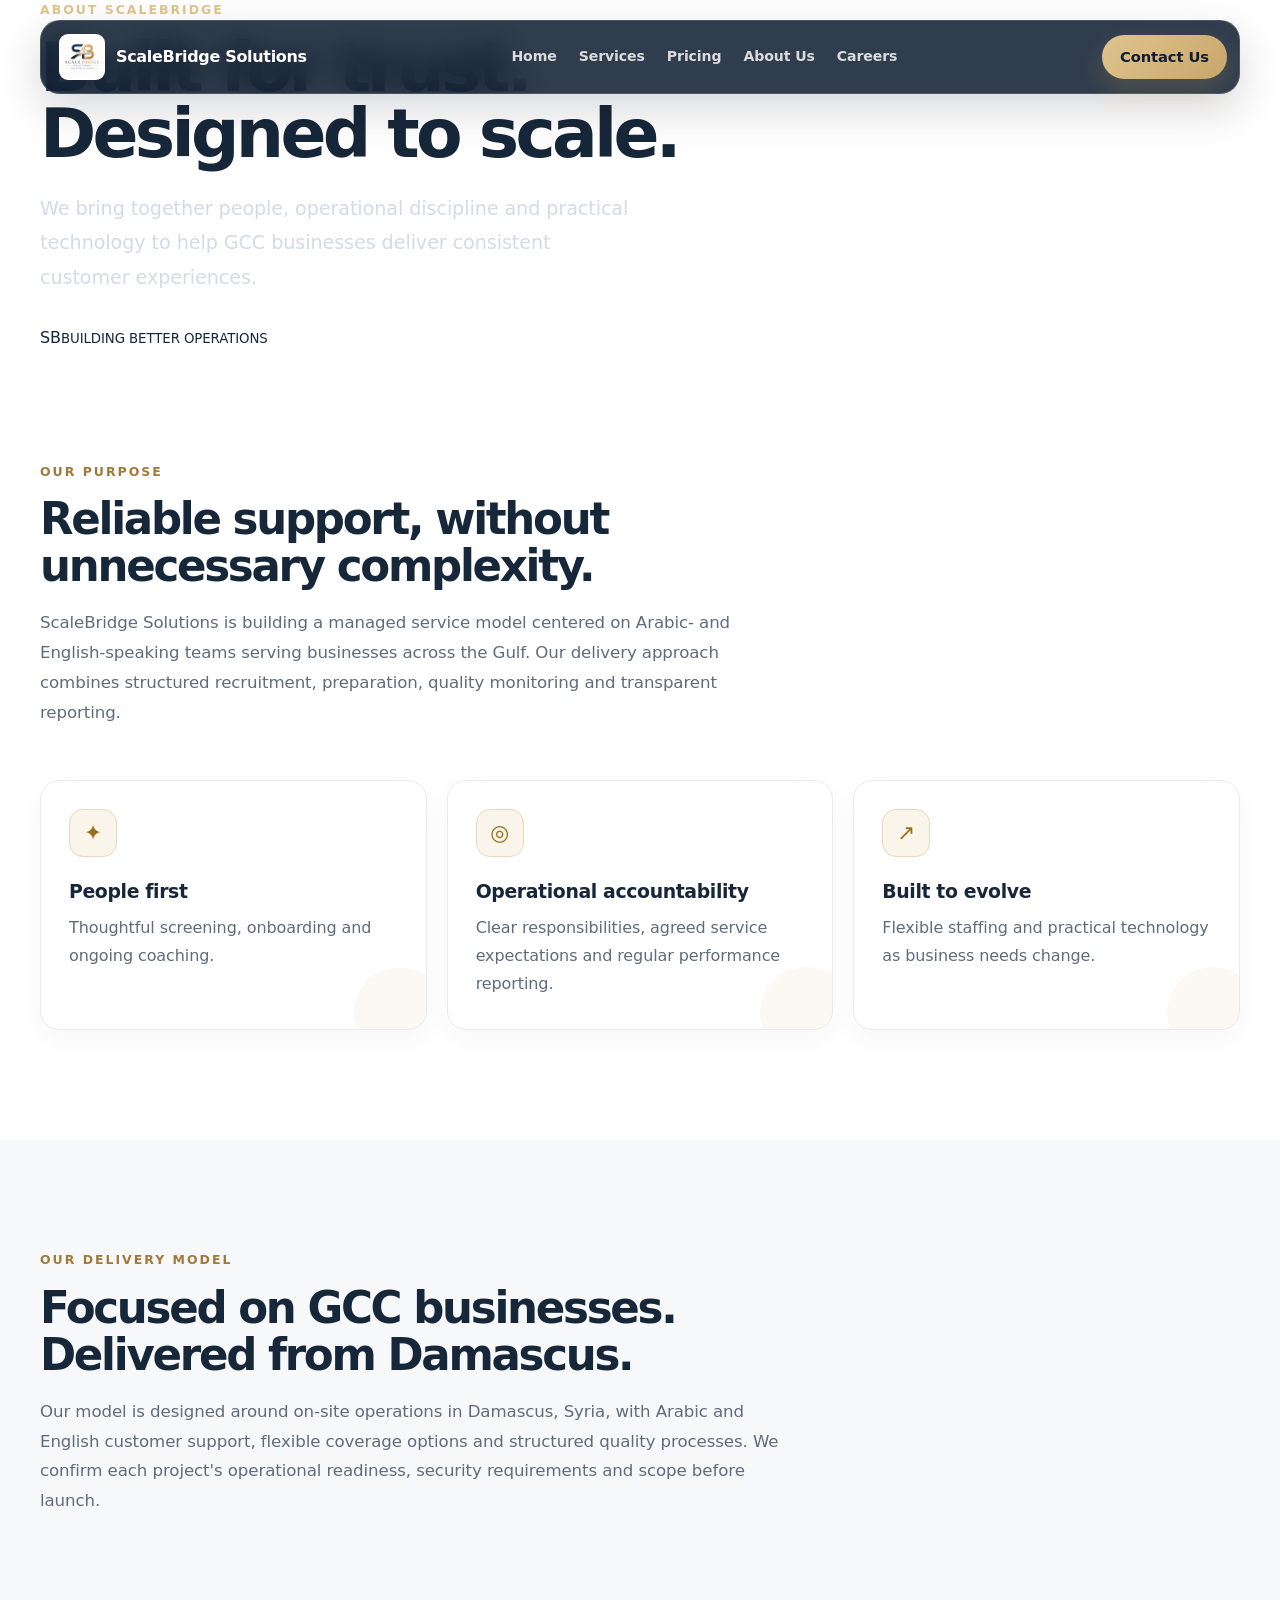
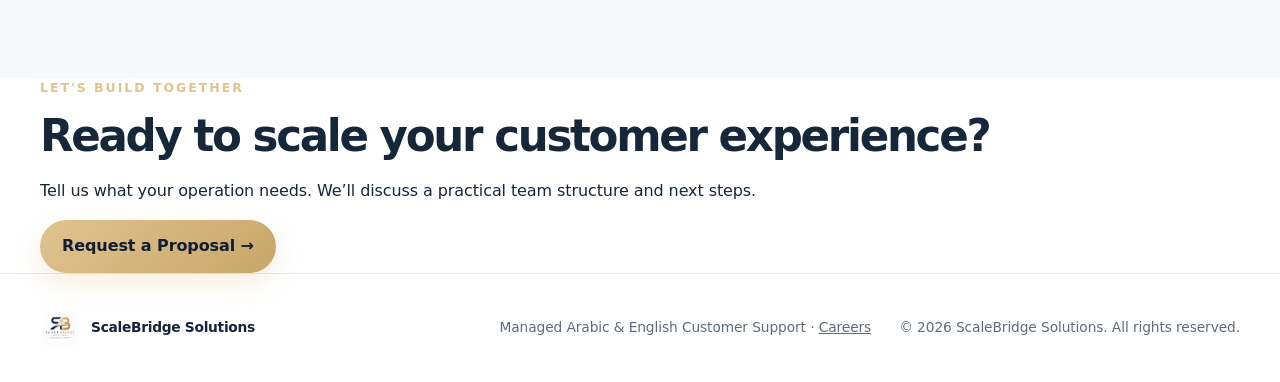
==== about.html @ 976535aa "Add modern standalone about.html page" ====
<!DOCTYPE html><html lang="en"><head><meta charset="utf-8"><meta name="viewport" content="width=device-width,initial-scale=1"><meta name="description" content="Meet ScaleBridge Solutions and our approach to managed customer experience."><title>About Us | ScaleBridge Solutions</title><link rel="stylesheet" href="styles.css?v=20261122-pages1"></head><body><a class="skip-link" href="#main-content">Skip to content</a><header class="site-header" id="top"><nav class="nav container" aria-label="Main navigation"><a class="brand" href="index.html"><img src="logo.png" alt="ScaleBridge Solutions logo"><span>ScaleBridge<span class="brand-secondary"> Solutions</span></span></a><div class="nav-links"><a href="index.html">Home</a><a href="services.html">Services</a><a href="pricing.html">Pricing</a><a href="about.html">About Us</a><a href="careers.html">Careers</a></div><div class="nav-actions"><details class="mobile-menu"><summary aria-label="Open navigation"><span class="menu-word">Menu</span> <span aria-hidden="true">☰</span></summary><div class="mobile-menu-links"><a href="index.html">Home</a><a href="services.html">Services</a><a href="pricing.html">Pricing</a><a href="about.html">About Us</a><a href="careers.html">Careers</a></div></details><a class="button button-small" href="mailto:info@scalebridgesolutions.de?subject=ScaleBridge%20Inquiry">Contact Us</a></div></nav></header><main id="main-content"><section class="subpage-hero"><div class="container subpage-hero-inner"><div><p class="eyebrow">ABOUT SCALEBRIDGE</p><h1>Built for trust.<br>Designed to scale.</h1><p class="hero-lead">We bring together people, operational discipline and practical technology to help GCC businesses deliver consistent customer experiences.</p></div><div class="subpage-mark" aria-hidden="true"><span>SB</span><small>BUILDING BETTER OPERATIONS</small></div></div></section><section class="section"><div class="container"><div class="section-heading"><p class="eyebrow dark">OUR PURPOSE</p><h2>Reliable support, without unnecessary complexity.</h2><p>ScaleBridge Solutions is building a managed service model centered on Arabic- and English-speaking teams serving businesses across the Gulf. Our delivery approach combines structured recruitment, preparation, quality monitoring and transparent reporting.</p></div><div class="card-grid services-grid"><article class="card"><div class="icon-wrap">✦</div><h3>People first</h3><p>Thoughtful screening, onboarding and ongoing coaching.</p></article><article class="card"><div class="icon-wrap">◎</div><h3>Operational accountability</h3><p>Clear responsibilities, agreed service expectations and regular performance reporting.</p></article><article class="card"><div class="icon-wrap">↗</div><h3>Built to evolve</h3><p>Flexible staffing and practical technology as business needs change.</p></article></div></div></section><section class="section section-soft"><div class="container"><div class="section-heading"><p class="eyebrow dark">OUR DELIVERY MODEL</p><h2>Focused on GCC businesses. Delivered from Damascus.</h2><p>Our model is designed around on-site operations in Damascus, Syria, with Arabic and English customer support, flexible coverage options and structured quality processes. We confirm each project's operational readiness, security requirements and scope before launch.</p></div></div></section><section class="subpage-cta"><div class="container"><p class="eyebrow">LET'S BUILD TOGETHER</p><h2>Ready to scale your customer experience?</h2><p>Tell us what your operation needs. We’ll discuss a practical team structure and next steps.</p><a class="button" href="mailto:info@scalebridgesolutions.de?subject=ScaleBridge%20Proposal%20Request">Request a Proposal →</a></div></section></main><footer class="footer"><div class="container footer-inner"><a class="brand footer-brand" href="index.html"><img src="logo.png" alt=""><span>ScaleBridge Solutions</span></a><p>Managed Arabic &amp; English Customer Support · <a href="careers.html">Careers</a></p><p>© 2026 ScaleBridge Solutions. All rights reserved.</p></div></footer></body></html>
---- styles.css ----
:root{--navy-950:#061629;--navy-900:#081d36;--navy-800:#0e2b4d;--gold-500:#d7aa55;--gold-400:#e5bf72;--gold-100:#fbf3e3;--white:#fff;--ink:#132033;--muted:#5f6c7b;--line:#dfe6ee;--soft:#f5f8fc;--shadow:0 24px 70px rgba(6,22,41,.10);--radius-lg:28px;--radius-md:20px;--container:1180px}
*{box-sizing:border-box}html{scroll-behavior:smooth}body{margin:0;font-family:Inter,ui-sans-serif,system-ui,-apple-system,BlinkMacSystemFont,"Segoe UI",sans-serif;color:var(--ink);background:white;line-height:1.65;-webkit-font-smoothing:antialiased}img{max-width:100%;display:block}a{color:inherit}h1,h2,h3,p{margin-top:0}.container{width:min(var(--container),calc(100% - 40px));margin-inline:auto}.skip-link{position:fixed;left:16px;top:-60px;z-index:999;background:var(--gold-500);color:var(--navy-950);padding:10px 16px;border-radius:8px;font-weight:800}.skip-link:focus{top:16px}
.site-header{position:absolute;inset:0 0 auto;z-index:20;padding-top:22px}.nav{min-height:74px;padding:10px 12px 10px 18px;display:flex;align-items:center;justify-content:space-between;gap:24px;border:1px solid rgba(255,255,255,.14);background:rgba(5,21,39,.55);backdrop-filter:blur(16px);border-radius:18px}.brand{display:inline-flex;align-items:center;gap:11px;color:white;text-decoration:none;font-weight:800;letter-spacing:-.02em}.brand img{width:46px;height:46px;object-fit:contain}.nav-links{display:flex;align-items:center;gap:22px}.nav-links a{color:rgba(255,255,255,.82);text-decoration:none;font-size:.88rem;font-weight:650}.nav-links a:hover{color:var(--gold-400)}
.button{display:inline-flex;align-items:center;justify-content:center;min-height:50px;padding:13px 22px;border:0;border-radius:999px;background:linear-gradient(135deg,var(--gold-400),var(--gold-500));color:var(--navy-950);text-decoration:none;font:inherit;font-weight:850;cursor:pointer;box-shadow:0 10px 24px rgba(215,170,85,.2)}.button:hover{transform:translateY(-2px)}.button-small{min-height:44px;padding:10px 18px;font-size:.92rem}.button-light{background:white;color:var(--navy-900)}
.hero{position:relative;min-height:820px;overflow:hidden;color:white;background:radial-gradient(circle at 85% 20%,rgba(43,112,166,.42),transparent 30%),linear-gradient(135deg,var(--navy-950) 0%,var(--navy-900) 54%,#113b62 100%)}.hero::after{content:"";position:absolute;inset:auto 0 0;height:180px;background:linear-gradient(to bottom,transparent,rgba(6,22,41,.4));pointer-events:none}.hero-glow{position:absolute;border-radius:50%;opacity:.28;border:1px solid rgba(255,255,255,.15)}.hero-glow-one{width:540px;height:540px;right:-180px;top:90px}.hero-glow-two{width:280px;height:280px;right:190px;top:250px}.hero-grid{position:relative;z-index:2;min-height:820px;padding-top:165px;padding-bottom:90px;display:grid;grid-template-columns:1.25fr .75fr;align-items:center;gap:72px}.hero-copy{max-width:760px}.eyebrow{margin:0 0 14px;color:var(--gold-400);text-transform:uppercase;letter-spacing:.16em;font-size:.78rem;font-weight:850}.eyebrow.dark{color:#9c6d18}h1{margin-bottom:24px;font-size:clamp(3rem,5.3vw,5.25rem);line-height:.98;letter-spacing:-.055em}h2{margin-bottom:18px;font-size:clamp(2rem,3.4vw,3.35rem);line-height:1.08;letter-spacing:-.04em}h3{margin-bottom:10px;font-size:1.13rem;line-height:1.3;letter-spacing:-.02em}.hero-lead{margin-bottom:30px;color:rgba(255,255,255,.78);font-size:1.15rem}.hero-actions{display:flex;align-items:center;flex-wrap:wrap;gap:22px}.text-link{color:white;text-decoration:none;font-weight:750}.hero-trust{display:flex;flex-wrap:wrap;gap:12px;margin-top:34px}.hero-trust span{padding:8px 13px;border:1px solid rgba(255,255,255,.14);border-radius:999px;color:rgba(255,255,255,.76);font-size:.86rem;background:rgba(255,255,255,.035)}
.hero-panel{padding:28px;border:1px solid rgba(255,255,255,.17);border-radius:var(--radius-lg);background:linear-gradient(145deg,rgba(255,255,255,.12),rgba(255,255,255,.045));box-shadow:0 30px 80px rgba(0,0,0,.18);backdrop-filter:blur(18px)}.panel-label{margin-bottom:20px;color:var(--gold-400);font-size:.78rem;text-transform:uppercase;letter-spacing:.14em;font-weight:850}.panel-row{display:grid;grid-template-columns:44px 1fr;gap:14px;padding:18px 0;border-bottom:1px solid rgba(255,255,255,.11)}.panel-row strong,.panel-row span,.panel-highlight span,.panel-highlight strong,.panel-highlight small{display:block}.panel-row span{color:rgba(255,255,255,.65);font-size:.88rem}.panel-icon{width:42px;height:42px;display:grid;place-items:center;border-radius:13px;color:var(--gold-400);background:rgba(215,170,85,.12);font-weight:900}.panel-highlight{margin-top:24px;padding:21px;border-radius:18px;background:var(--gold-500);color:var(--navy-950)}.panel-highlight span{font-size:.7rem;font-weight:850;text-transform:uppercase;letter-spacing:.12em}.panel-highlight strong{font-size:1.25rem}.panel-highlight small{color:rgba(6,22,41,.72)}
.section{padding:104px 0}.section-soft{background:var(--soft)}.intro{padding:94px 0}.intro-grid{display:grid;grid-template-columns:.9fr 1.1fr;gap:90px}.intro-copy{font-size:1.07rem;color:var(--muted)}.section-heading{max-width:760px;margin-bottom:46px}.section-heading>p:last-child{color:var(--muted);font-size:1.04rem}.section-heading.centered{text-align:center;margin-inline:auto}.section-heading.compact{margin-bottom:34px}.card-grid{display:grid;gap:20px}.services-grid{grid-template-columns:repeat(3,1fr)}.card{position:relative;min-height:250px;padding:28px;overflow:hidden;border:1px solid var(--line);border-radius:var(--radius-md);background:white;box-shadow:0 12px 38px rgba(6,22,41,.05)}.card::after{content:"";position:absolute;inset:auto -20px -30px auto;width:110px;height:110px;border-radius:50%;background:var(--gold-100);opacity:.65}.card p{position:relative;z-index:1;color:var(--muted);margin-bottom:0}.icon-wrap{width:48px;height:48px;margin-bottom:22px;display:grid;place-items:center;border-radius:15px;background:var(--gold-100);color:#9c6d18;font-size:1.15rem}.channel-strip{margin-top:28px;padding:18px 22px;display:flex;flex-wrap:wrap;justify-content:center;gap:10px;border:1px solid var(--line);border-radius:18px;background:rgba(255,255,255,.72)}.channel-strip span{padding:7px 12px;border-radius:999px;color:var(--navy-800);background:white;font-size:.86rem;font-weight:750}
.pricing-highlight{display:flex;flex-direction:column;align-items:flex-start;gap:6px;margin:22px 0 20px;padding:16px 20px;border:1px solid rgba(210,163,65,.45);border-radius:16px;background:rgba(255,255,255,.07)}.pricing-highlight strong{font-size:clamp(1.12rem,3vw,1.42rem);color:var(--gold-400)}.pricing-highlight span{font-size:.82rem;line-height:1.6;opacity:.9}
.pricing-feature{display:grid;grid-template-columns:1fr 1fr;gap:28px}.pricing-feature-copy,.pricing-feature-ai{padding:38px;border-radius:24px}.pricing-feature-copy{border:1px solid var(--line);background:white;box-shadow:var(--shadow)}.pricing-feature-copy h3{font-size:1.45rem}.pricing-feature-copy>p:not(.eyebrow){color:var(--muted);margin-top:20px}.pricing-feature-price{display:flex;align-items:baseline;gap:12px;flex-wrap:wrap;margin:18px 0}.pricing-feature-price strong{font-size:clamp(3.5rem,7vw,5rem);line-height:1;letter-spacing:-.06em;color:var(--navy-900)}.pricing-feature-price span{color:var(--muted);font-weight:700}.pricing-feature-ai{background:linear-gradient(145deg,var(--navy-950),#113f68);color:white;display:flex;flex-direction:column;align-items:flex-start}.pricing-feature-ai h3{font-size:1.6rem;margin-top:12px}.pricing-feature-ai p{color:rgba(255,255,255,.78)}.pricing-ai-icon{width:52px;height:52px;display:grid;place-items:center;border-radius:16px;background:rgba(215,170,85,.16);color:var(--gold-400);font-size:1.5rem}.pricing-feature-steps{display:grid;gap:10px;width:100%;margin:16px 0 28px}.pricing-feature-steps span{padding:11px 14px;border:1px solid rgba(255,255,255,.13);border-radius:10px;background:rgba(255,255,255,.055);font-size:.88rem}.pricing-feature-ai .button{margin-top:auto}.pricing-feature-ai small{margin-top:18px;color:rgba(255,255,255,.65);font-size:.75rem}
.process-grid{display:grid;grid-template-columns:repeat(3,1fr);gap:20px}.process-card{padding:26px;border-top:3px solid var(--gold-500);border-radius:0 0 var(--radius-md) var(--radius-md);background:var(--soft)}.process-card span{display:block;margin-bottom:28px;color:#a5741e;font-size:.8rem;letter-spacing:.12em;font-weight:900}.process-card p{color:var(--muted);margin-bottom:0}
.pilot-section{padding:100px 0;color:white;background:linear-gradient(135deg,var(--navy-950),var(--navy-800))}.pilot-grid{display:grid;grid-template-columns:1.05fr .95fr;gap:74px;align-items:center}.pilot-grid>div:first-child>p:not(.eyebrow){color:rgba(255,255,255,.72);font-size:1.06rem;margin-bottom:28px}.pilot-card{display:grid;grid-template-columns:repeat(2,1fr);gap:14px}.pilot-card div{padding:22px;border:1px solid rgba(255,255,255,.13);border-radius:18px;background:rgba(255,255,255,.06)}.pilot-card span,.pilot-card strong{display:block}.pilot-card span{color:var(--gold-400);font-size:.72rem;text-transform:uppercase;letter-spacing:.1em;font-weight:800}
.why-grid{display:grid;grid-template-columns:.9fr 1.1fr;gap:84px}.why-copy>p:not(.eyebrow){color:var(--muted);font-size:1.05rem}.ai-ready{margin-top:30px;padding:24px;border-left:4px solid var(--gold-500);border-radius:0 16px 16px 0;background:white}.ai-ready p{color:var(--muted);margin-bottom:0}.benefit-list{display:grid;gap:14px}.benefit-list article{display:grid;grid-template-columns:48px 1fr;gap:18px;padding:24px;border:1px solid var(--line);border-radius:18px;background:white}.benefit-list article>span{width:44px;height:44px;display:grid;place-items:center;border-radius:14px;background:var(--navy-900);color:var(--gold-400);font-weight:900}.benefit-list p{color:var(--muted);margin-bottom:0}
.industries-section{padding-top:84px;padding-bottom:84px}.industries{display:flex;justify-content:center;flex-wrap:wrap;gap:12px}.industries span{padding:12px 17px;border:1px solid var(--line);border-radius:999px;background:white;color:var(--navy-800);font-weight:750}
.contact-section{padding:34px 0 84px}.contact-card{padding:58px;display:grid;grid-template-columns:1.2fr .8fr;gap:56px;align-items:center;border-radius:var(--radius-lg);color:white;background:linear-gradient(135deg,#0b2948,#113f68);box-shadow:var(--shadow)}.contact-card p:not(.eyebrow){color:rgba(255,255,255,.72)}.contact-actions{display:flex;flex-direction:column;align-items:flex-start;gap:12px}.email-link{color:var(--gold-400);text-decoration:none;font-weight:800;overflow-wrap:anywhere}.contact-actions span{color:rgba(255,255,255,.64);font-size:.9rem}.footer{padding:34px 0;border-top:1px solid var(--line);background:white}.footer-inner{display:grid;grid-template-columns:1fr auto auto;align-items:center;gap:28px;color:var(--muted);font-size:.86rem}.footer-inner p{margin:0}.footer-brand{color:var(--navy-900)}.footer-brand img{width:40px;height:40px}
.chat-widget{position:fixed!important;right:16px;bottom:max(16px,env(safe-area-inset-bottom));z-index:99999!important;font-family:inherit}.chat-launcher{display:inline-flex!important;align-items:center;justify-content:center;gap:8px;min-height:48px;padding:15px 20px;border:0;border-radius:999px;background:linear-gradient(135deg,var(--gold-400),var(--gold-500));color:var(--navy-950);font-family:inherit;font-size:.94rem;font-weight:800;white-space:nowrap;box-shadow:0 12px 35px rgba(6,22,41,.22);cursor:pointer}.chat-panel{position:absolute;right:0;bottom:calc(100% + 12px);width:min(390px,calc(100vw - 28px));max-height:min(75dvh,570px);overflow:hidden;border:1px solid var(--line);border-radius:20px;background:white;box-shadow:0 22px 70px rgba(6,22,41,.24)}.chat-panel[hidden]{display:none!important}.chat-header{background:var(--navy-900);color:white;padding:16px 18px;display:flex;align-items:center;justify-content:space-between}.chat-header strong,.chat-header small{display:block}.chat-header small{font-size:.73rem;color:var(--gold-400)}.chat-header button{background:transparent;border:0;color:white;font-size:1.7rem;cursor:pointer}.chat-messages{padding:18px;max-height:280px;overflow-y:auto}.chat-bubble{background:var(--soft);padding:12px 14px;border-radius:14px;font-size:.9rem;margin-bottom:10px}.chat-messages .chat-bubble{white-space:pre-wrap;overflow-wrap:anywhere;word-break:normal;line-height:1.65;margin-bottom:12px}.chat-messages .chat-bubble[dir=rtl]{text-align:right}.chat-messages .chat-bubble[dir=ltr]{text-align:left}
.chat-extra{padding:10px 16px;border-top:1px solid var(--line)}.chat-extra button{display:block;width:100%;border:0;border-radius:10px;padding:11px;background:var(--gold-500);color:var(--navy-950);font-weight:800;cursor:pointer}.chat-form{display:flex;gap:8px;padding:12px 16px;border-top:1px solid var(--line)}.chat-form input{flex:1;min-width:0;padding:10px 12px;border:1px solid var(--line);border-radius:10px;font:inherit;font-size:.85rem}.chat-form button{width:42px;border:0;border-radius:10px;background:var(--navy-900);color:white;cursor:pointer}.chat-disclaimer{font-size:.72rem;color:var(--muted);padding:0 16px 14px;margin:0}.chat-lead{padding:15px;display:grid;gap:10px;background:white;border-top:1px solid var(--line);overflow-y:auto;max-height:300px}.chat-lead[hidden]{display:none!important}.chat-lead strong{color:var(--navy-900);font-size:.95rem}.chat-lead p{color:var(--muted);font-size:.82rem;margin:0}.chat-lead>input{width:100%;padding:11px 12px;border:1px solid var(--line);border-radius:10px;font:inherit;font-size:.85rem}.chat-lead button,.chat-proposal-send{border:0;border-radius:10px;padding:11px 12px;background:var(--gold-500);color:var(--navy-950);font-weight:800;cursor:pointer}.chat-lead .chat-cancel{background:var(--soft);color:var(--navy-900)}.chat-consent{display:flex;align-items:flex-start;gap:8px;font-size:.75rem;color:var(--muted)}.chat-consent input{margin-top:4px}.chat-lead small{font-size:.72rem;color:var(--muted)}.chat-proposal-send{display:block;width:calc(100% - 30px);margin:10px 15px}
.chat-widget.is-open .chat-launcher{display:none!important}.chat-widget.is-open .chat-panel{position:fixed;right:12px;bottom:max(12px,env(safe-area-inset-bottom));width:min(390px,calc(100vw - 24px));max-height:min(72dvh,520px);display:flex;flex-direction:column;overflow:hidden}.chat-widget.is-open .chat-header{flex:0 0 auto}.chat-widget.is-open .chat-messages{flex:1 1 auto;min-height:0;overflow-y:auto}.chat-widget.is-open .chat-extra,.chat-widget.is-open .chat-form,.chat-widget.is-open .chat-disclaimer{flex:0 0 auto}.chat-widget.is-open .chat-lead{flex:0 1 auto;min-height:0}
@media(max-width:980px){.nav-links{display:none}.hero-grid,.intro-grid,.pilot-grid,.why-grid,.contact-card{grid-template-columns:1fr}.hero-grid{padding-top:150px;gap:42px}.hero-panel{max-width:620px}.services-grid,.process-grid{grid-template-columns:repeat(2,1fr)}.pricing-feature{grid-template-columns:1fr}.intro-grid,.why-grid{gap:40px}.footer-inner{grid-template-columns:1fr;text-align:center;justify-items:center}}
@media(max-width:680px){.container{width:min(100% - 26px,var(--container))}.site-header{padding-top:12px}.nav{min-height:64px;padding:8px 9px 8px 12px;border-radius:14px}.brand span{font-size:.91rem}.brand img{width:39px;height:39px}.button-small{padding:9px 13px;font-size:.82rem}.hero{min-height:auto}.hero-grid{min-height:auto;padding-top:125px;padding-bottom:70px}h1{font-size:clamp(2.55rem,12vw,4rem)}h2{font-size:clamp(1.85rem,8vw,2.55rem)}.hero-lead{font-size:1.02rem}.hero-actions{align-items:flex-start;flex-direction:column;gap:17px}.hero-panel{padding:20px}.section,.intro,.pilot-section{padding:52px 0}.services-grid,.process-grid,.pilot-card{grid-template-columns:1fr}.card{min-height:auto;padding:25px 22px}.contact-card{padding:34px 24px;gap:34px}.pricing-feature-copy,.pricing-feature-ai{padding:26px}.chat-widget{right:12px;bottom:max(12px,env(safe-area-inset-bottom))}.chat-widget.is-open .chat-panel{max-height:min(65dvh,460px)}.chat-widget.is-open .chat-header{padding:12px 15px}.chat-widget.is-open .chat-messages{padding:12px 15px}.chat-widget.is-open .chat-disclaimer{padding:0 12px 10px;font-size:.67rem}}
@media(prefers-reduced-motion:reduce){html{scroll-behavior:auto}*,*::before,*::after{transition:none!important}}

/* Premium Corporate refresh — preserves existing chatbot styles */
:root{--navy-950:#101d35;--navy-900:#14243d;--navy-800:#203b5a;--gold-500:#c4a46a;--gold-400:#d4ba88;--gold-100:#f6f0e5;--soft:#f5f6f8;--container:1200px}
body{letter-spacing:-.006em}
.hero{background:radial-gradient(circle at 88% 12%,rgba(80,112,148,.25),transparent 36%),linear-gradient(130deg,#101d35 0%,#142842 70%,#1c3653 100%)}
.hero h1{font-size:clamp(3.2rem,6vw,6.4rem);line-height:1.04;letter-spacing:-.055em}
.hero-lead{max-width:660px;font-size:clamp(1rem,1.5vw,1.22rem)}
.hero-panel{background:linear-gradient(155deg,rgba(255,255,255,.12),rgba(255,255,255,.035));border-color:rgba(255,255,255,.22)}
.hero-metrics{display:flex;flex-wrap:wrap;gap:24px;margin:30px 0 12px;padding:22px 0;border-top:1px solid rgba(255,255,255,.18);border-bottom:1px solid rgba(255,255,255,.18)}
.hero-metrics div{display:flex;flex-direction:column;gap:3px}.hero-metrics strong{font-size:1.25rem;color:#fff;line-height:1.2}.hero-metrics span{font-size:.76rem;color:#b9c6d6}
.card{box-shadow:0 10px 34px rgba(16,29,53,.045);transition:transform .2s ease,box-shadow .2s ease}.card:hover{transform:translateY(-3px);box-shadow:0 20px 45px rgba(16,29,53,.085)}
.careers-section{background:#fff}.careers-layout{display:grid;grid-template-columns:1.15fr .85fr;gap:55px;align-items:stretch}.careers-copy{padding:20px 0}.careers-copy>p:not(.eyebrow){color:#5f6c7b;max-width:640px}.careers-facts{display:grid;gap:0;margin:32px 0;border-top:1px solid #dfe6ee}.careers-facts>div{padding:17px 0;border-bottom:1px solid #dfe6ee;display:grid;grid-template-columns:150px 1fr;gap:18px}.careers-facts span{font-size:.72rem;letter-spacing:.11em;color:#6e7a8b;font-weight:800}.careers-facts strong{font-size:.95rem;color:#14243d}.careers-note{font-size:.89rem}.careers-art{min-height:420px;padding:44px;background:linear-gradient(155deg,#101d35,#264460);border-radius:26px;color:white;display:flex;flex-direction:column;justify-content:space-between;box-shadow:0 26px 60px rgba(16,29,53,.13)}.careers-art>span:first-child{color:#d4ba88;letter-spacing:.17em;font-size:.72rem;font-weight:800}.careers-art strong{font-size:clamp(1.9rem,3vw,3.3rem);line-height:1.14;letter-spacing:-.04em}.careers-art>span:last-child{font-size:.85rem;color:#c5d1df}
@media(max-width:900px){.careers-layout{grid-template-columns:1fr;gap:24px}.careers-art{min-height:260px}.hero-metrics{gap:18px}}
@media(max-width:560px){.careers-facts>div{grid-template-columns:1fr;gap:4px}.careers-art{padding:28px;min-height:230px}.hero-metrics strong{font-size:1.05rem}.hero-metrics span{font-size:.69rem}}

.rate-card{margin-top:36px;padding:32px;border:1px solid var(--line);border-radius:24px;background:#fff;box-shadow:0 12px 35px rgba(16,29,53,.05)}
.rate-card-heading{display:flex;justify-content:space-between;align-items:baseline;gap:20px;flex-wrap:wrap}.rate-card-heading p,.rate-note{color:#647285;font-size:.89rem}.rate-table-wrap{overflow-x:auto}.rate-table{border-collapse:collapse;width:100%;margin:15px 0;text-align:left}.rate-table th{background:#f5f6f8;color:#203b5a;text-transform:uppercase;letter-spacing:.09em;font-size:.73rem}.rate-table td,.rate-table th{padding:14px 18px;border-bottom:1px solid #e4e9ef}.rate-table td:last-child,.rate-table th:last-child{text-align:right;font-weight:750;white-space:nowrap}.rate-table tbody tr:hover{background:#faf9f6}.rate-note{margin:14px 0 0}

/* Editorial premium design system — visual layer only; chatbot untouched */
:root{--gold-500:#c8a66a;--gold-400:#e0c48e;--soft:#f7f8fa;--ink:#17273a;--line:#e5e9ef}
body{background:#fff}
h1,h2,h3{font-weight:780}
h2{letter-spacing:-.052em}
.site-header{padding-top:20px}
.nav{border-radius:20px;background:rgba(9,25,44,.84);box-shadow:0 16px 44px rgba(2,12,24,.16)}
.brand img{border-radius:9px;background:#fff;padding:2px}
.nav-actions{display:flex;align-items:center;gap:12px}
.mobile-menu{display:none;position:relative;color:#fff}
.mobile-menu summary{cursor:pointer;list-style:none;padding:9px 12px;border:1px solid rgba(255,255,255,.2);border-radius:12px;font-weight:750;font-size:.82rem}
.mobile-menu summary::-webkit-details-marker{display:none}
.mobile-menu summary span{margin-left:5px;color:var(--gold-400)}
.mobile-menu-links{position:absolute;right:0;top:calc(100% + 12px);z-index:30;display:grid;min-width:215px;padding:10px;background:#fff;border:1px solid #e5e9ef;border-radius:16px;box-shadow:0 20px 50px rgba(0,0,0,.2)}
.mobile-menu-links a{padding:10px 12px;color:#16263d;text-decoration:none;font-size:.88rem;font-weight:700;border-radius:8px}
.mobile-menu-links a:hover{background:#f5f6f8}
.hero{background:radial-gradient(ellipse at 83% 33%,rgba(85,133,163,.24),transparent 38%),linear-gradient(125deg,#09182b 0%,#142943 58%,#1e3d58 100%)}
.hero::before{content:"";position:absolute;inset:0;opacity:.16;pointer-events:none;background-image:linear-gradient(rgba(255,255,255,.13) 1px,transparent 1px),linear-gradient(90deg,rgba(255,255,255,.13) 1px,transparent 1px);background-size:84px 84px;mask-image:linear-gradient(90deg,transparent 30%,#000)}
.hero-grid{grid-template-columns:minmax(0,1.16fr) minmax(340px,.84fr);gap:clamp(36px,5vw,80px);padding-top:175px;padding-bottom:108px}
.hero h1{max-width:780px;font-size:clamp(3.4rem,5.7vw,6rem);line-height:1.03}
.hero .eyebrow{font-size:.73rem;letter-spacing:.22em}
.hero-lead{line-height:1.8;max-width:600px;color:#d2dbe6}
.hero-actions .button{padding-inline:30px;min-height:56px}
.button{transition:transform .2s ease,box-shadow .2s ease}
.button:hover{box-shadow:0 15px 32px rgba(200,166,106,.3)}
.pricing-highlight{max-width:640px;background:rgba(255,255,255,.045);border:1px solid rgba(224,196,142,.3);border-left:3px solid var(--gold-400);border-radius:12px;padding:20px 23px;margin-top:35px}
.pricing-highlight strong{font-size:1.13rem;letter-spacing:-.025em}
.pricing-highlight span{line-height:1.75;color:#d8e0e8}
.hero-trust{margin-top:25px}
.hero-trust span{font-size:.78rem;letter-spacing:.015em}
.hero-panel{padding:24px;background:linear-gradient(155deg,rgba(255,255,255,.105),rgba(255,255,255,.035));box-shadow:0 35px 100px rgba(0,0,0,.22)}
.panel-visual{height:220px;position:relative;overflow:hidden;margin-bottom:24px;border-radius:19px;border:1px solid rgba(224,196,142,.24);background:radial-gradient(circle at 50% 45%,rgba(205,174,118,.2),transparent 50%),linear-gradient(135deg,#1b3550,#10243b);display:grid;place-items:center}
.visual-orbit{position:absolute;border:1px solid rgba(221,194,142,.27);border-radius:50%;width:270px;height:270px;transform:rotate(-22deg) scaleY(.53)}
.visual-orbit-two{transform:rotate(38deg) scaleY(.53);width:340px;height:340px}
.visual-core{width:112px;height:112px;display:flex;align-items:center;justify-content:center;flex-direction:column;border:1px solid rgba(238,211,161,.55);border-radius:24px;background:linear-gradient(145deg,#c9a96d,#f0d8a9);color:#10243b;font-size:2.7rem;letter-spacing:-.1em;font-weight:850;box-shadow:0 20px 60px rgba(0,0,0,.24);z-index:1}
.visual-core span{font-size:.57rem;letter-spacing:.2em;text-transform:uppercase;font-weight:800}
.visual-chip{position:absolute;z-index:2;padding:8px 12px;border:1px solid rgba(255,255,255,.18);border-radius:100px;background:rgba(10,26,44,.85);color:#f2e1be;font-size:.68rem;letter-spacing:.05em;font-weight:800}
.visual-chip-top{top:25px;right:20px}.visual-chip-bottom{bottom:24px;left:18px}
.visual-chip i{display:inline-block;width:7px;height:7px;margin-right:6px;background:#8cdaa9;border-radius:50%}
.panel-row{padding:13px 0}
.panel-highlight{margin-top:18px;background:linear-gradient(135deg,#e8cf9e,#c8a66a)}
.credibility-band{background:#fff;border-bottom:1px solid #e7ebf0}
.credibility-inner{display:flex;justify-content:space-between;align-items:center;gap:18px;flex-wrap:wrap;padding:25px 0}
.credibility-inner span{font-size:.66rem;letter-spacing:.17em;font-weight:850;color:#a17a3b}
.credibility-inner strong{font-size:.87rem;color:#31445a;font-weight:760}
.section{padding-block:110px}
.section-soft{background:#f7f8fa}
.section-heading .eyebrow,.eyebrow.dark{color:#a17a3b}
.section-heading{margin-bottom:52px}
.section-heading>p:last-child{line-height:1.8}
.card{border:1px solid #e8ebef;border-radius:19px;box-shadow:0 10px 28px rgba(11,30,49,.035);transition:transform .22s ease,box-shadow .22s ease,border-color .22s ease}
.card:hover{transform:translateY(-5px);border-color:#d5bc8e;box-shadow:0 25px 55px rgba(11,30,49,.09)}
.card::after{width:92px;height:92px;opacity:.38}
.icon-wrap{border:1px solid #e8d8ba;background:#faf5ea;border-radius:14px;font-size:1.35rem}
.card h3{font-size:1.18rem}
.card p{line-height:1.75}
.pricing-feature-copy,.pricing-feature-ai,.rate-card{box-shadow:0 15px 55px rgba(11,30,49,.06)}
.pricing-feature-ai{background:radial-gradient(circle at 90% 10%,rgba(205,174,118,.17),transparent 38%),linear-gradient(135deg,#0b1d32,#203d59)}
.process-card{border-top:3px solid #c8a66a;border-radius:0 0 18px 18px}
.contact-card{background:radial-gradient(circle at 95% 10%,rgba(224,196,142,.13),transparent 45%),linear-gradient(135deg,#0b1c31,#1c3c58)}
a:focus-visible,button:focus-visible,summary:focus-visible{outline:3px solid #d6ae66;outline-offset:4px}
@media(max-width:1100px){.nav-links{gap:12px}.nav-links a{font-size:.78rem}}
@media(max-width:980px){.mobile-menu{display:block}.hero-grid{grid-template-columns:1fr;gap:34px}.hero-panel{max-width:690px}.credibility-inner{justify-content:center;text-align:center}}
@media(max-width:680px){.site-header{padding-top:12px}.nav{gap:8px;padding:8px 10px}.brand{gap:7px}.brand span{font-size:.8rem}.brand img{width:38px;height:38px}.nav-actions{gap:7px}.nav-actions .button-small{padding:8px 11px;font-size:.73rem;min-height:40px}.mobile-menu summary{font-size:.73rem;padding:8px}.hero-grid{padding-top:139px;padding-bottom:65px}.hero h1{font-size:clamp(2.7rem,11vw,4.25rem);line-height:1.08}.hero .eyebrow{font-size:.65rem;letter-spacing:.13em}.hero-lead{font-size:1.02rem;line-height:1.75}.hero-actions{gap:18px}.pricing-highlight{padding:18px;margin-top:30px}.hero-panel{padding:18px}.panel-visual{height:185px}.visual-core{width:90px;height:90px;font-size:2.2rem}.credibility-inner{padding:23px 0;gap:12px 18px}.credibility-inner span{width:100%}.credibility-inner strong{font-size:.75rem}.section{padding-block:68px}.section-heading{margin-bottom:32px}.card{padding:25px}.rate-card{padding:20px}.rate-table td,.rate-table th{padding:12px 10px}.contact-card{border-radius:22px}}
@media(max-width:370px){.brand span{max-width:95px;line-height:1.1}.nav-actions .button-small{font-size:.69rem;padding:7px 9px}.mobile-menu summary{font-size:.69rem}}

/* Mobile header refinement: clear brand, single menu action */
.mobile-contact-link{display:none}
@media(max-width:980px){
.site-header .nav{justify-content:space-between}
.nav-actions>.button-small{display:none}
.mobile-menu summary{display:flex;align-items:center;gap:8px;justify-content:center;background:rgba(255,255,255,.065);border:1px solid rgba(224,196,142,.35);color:#f5f5f4}
.mobile-menu summary span{font-size:1.1rem;margin:0}
.mobile-menu-links .mobile-contact-link{display:block;margin-top:6px;padding:12px 14px;background:linear-gradient(135deg,#e0c48e,#c8a66a);color:#14243d;font-weight:850;text-align:center}
}
@media(max-width:680px){
.nav{min-height:66px;padding:8px 12px;gap:12px}
.brand{min-width:0;gap:9px}
.brand img{width:43px;height:43px;flex:none}
.brand span{font-size:clamp(.85rem,3.2vw,1.05rem);line-height:1.15;letter-spacing:-.035em;white-space:normal}
.nav-actions{flex:none}
.mobile-menu summary{width:46px;height:43px;padding:0;font-size:0;border-radius:12px}
.mobile-menu summary span{font-size:1.35rem}
.mobile-menu-links{right:0;min-width:min(270px,calc(100vw - 50px))}
}
@media(max-width:370px){.brand span{max-width:none;font-size:.78rem}.brand img{width:38px;height:38px}}

/* Mobile header v4: balanced two-tier masthead, full brand and two clear actions */
@media(max-width:980px){
.site-header .nav{display:grid;grid-template-columns:1fr 1fr;grid-template-areas:"brand brand" "menu contact";align-items:center;gap:12px;padding:15px 16px 13px;background:rgba(9,25,44,.91);border-radius:18px}
.site-header .brand{grid-area:brand;justify-self:center;display:flex;align-items:center;gap:12px;text-align:left}
.site-header .brand img{width:46px;height:46px;flex:none}
.site-header .brand span{font-size:1.02rem;max-width:none;white-space:nowrap}
.site-header .nav-actions{display:contents}
.site-header .mobile-menu{grid-area:menu;display:block;min-width:0}
.site-header .mobile-menu summary{width:100%;height:43px;font-size:.86rem;padding:8px 12px;display:flex;align-items:center;gap:9px;border:1px solid rgba(255,255,255,.2);background:rgba(255,255,255,.045);border-radius:11px}
.site-header .mobile-menu summary span{font-size:1.13rem}
.site-header .nav-actions>.button-small{grid-area:contact;display:flex;min-height:43px;justify-content:center;padding:9px 14px;font-size:.84rem}
.site-header .mobile-menu-links{left:0;right:auto;top:calc(100% + 9px);width:min(275px,calc(100vw - 58px))}
.site-header .mobile-menu-links .mobile-contact-link{display:none}
.hero-grid{padding-top:200px}
}
@media(max-width:680px){
.site-header{padding-top:12px}
.site-header .nav{gap:10px;padding:13px 13px 12px}
.site-header .brand img{width:43px;height:43px}
.site-header .brand span{font-size:clamp(.9rem,3.9vw,1.08rem)}
.site-header .mobile-menu summary{font-size:.81rem}
.site-header .nav-actions>.button-small{font-size:.81rem}
.hero-grid{padding-top:215px}
}
@media(max-width:370px){.site-header .brand span{font-size:.85rem}.site-header .nav{gap:8px}.site-header .mobile-menu summary,.site-header .nav-actions>.button-small{font-size:.75rem}}

/* v5 mobile masthead — compact editorial floating bar, single action */
.brand-secondary{display:inline}
@media(max-width:980px){
.site-header{padding-top:14px}
.site-header .nav{display:flex;grid-template-columns:none;grid-template-areas:none;align-items:center;justify-content:space-between;gap:14px;padding:11px 14px;min-height:74px;max-width:720px;border-radius:20px;background:rgba(8,24,42,.94);box-shadow:0 18px 45px rgba(0,0,0,.19)}
.site-header .brand{grid-area:auto;justify-self:auto;min-width:0;gap:10px;text-align:left}
.site-header .brand img{width:43px;height:43px;border-radius:12px}
.site-header .brand span{font-size:1.05rem;white-space:normal;line-height:1.1}
.site-header .brand .brand-secondary{display:none}
.site-header .nav-actions{display:flex;align-items:center;gap:0;flex:none}
.site-header .nav-actions>.button-small{display:none}
.site-header .mobile-menu{display:block;grid-area:auto;position:relative}
.site-header .mobile-menu summary{width:auto;height:43px;display:flex;gap:10px;align-items:center;padding:9px 14px;font-size:.83rem;font-weight:800;background:rgba(224,196,142,.11);border:1px solid rgba(224,196,142,.45);border-radius:100px;color:#f0d8a9}
.site-header .mobile-menu summary .menu-word{font-size:inherit;letter-spacing:.02em;color:inherit;margin:0}
.site-header .mobile-menu summary span:last-child{font-size:1.12rem;color:#f0d8a9}
.site-header .mobile-menu-links{top:calc(100% + 13px);left:auto;right:0;min-width:min(290px,calc(100vw - 45px));padding:12px;border-radius:18px}
.site-header .mobile-menu-links a{padding:12px 13px}
.site-header .mobile-menu-links .mobile-contact-link{display:block;margin-top:9px;padding:13px;background:linear-gradient(135deg,#e0c48e,#c8a66a);color:#13243c;text-align:center;font-weight:850;border-radius:11px}
.hero-grid{padding-top:160px}
}
@media(max-width:680px){
.site-header .nav{min-height:70px;padding:10px 12px;gap:8px}
.site-header .brand img{width:42px;height:42px}
.site-header .brand span{font-size:clamp(.94rem,4vw,1.12rem);font-weight:850}
.site-header .mobile-menu summary{height:40px;padding:8px 13px;gap:8px;font-size:.78rem}
.hero-grid{padding-top:150px}
}
@media(max-width:370px){.site-header .brand span{font-size:.86rem}.site-header .mobile-menu summary{padding:8px 10px;font-size:.74rem}}

/* v6: logo + Menu + Contact visible on mobile */
@media(max-width:980px){
.site-header .nav{max-width:none;gap:10px}
.site-header .brand{gap:8px}
.site-header .brand img{width:42px;height:42px;flex-shrink:0}
.site-header .brand span{font-size:.96rem}
.site-header .nav-actions{display:flex;align-items:center;gap:8px}
.site-header .nav-actions>.button-small{display:inline-flex;align-items:center;justify-content:center;min-height:42px;padding:9px 14px;font-size:.81rem;white-space:nowrap}
.site-header .mobile-menu summary{height:42px}
.site-header .mobile-menu-links .mobile-contact-link{display:none}
}
@media(max-width:680px){
.site-header .nav{padding:9px 10px;gap:6px;min-height:64px}
.site-header .brand img{width:36px;height:36px}
.site-header .brand span{font-size:clamp(.78rem,3.1vw,.98rem)}
.site-header .nav-actions{gap:6px}
.site-header .mobile-menu summary{height:38px;padding:7px 10px;font-size:.74rem;gap:5px}
.site-header .mobile-menu summary span:last-child{font-size:1rem}
.site-header .nav-actions>.button-small{min-height:38px;padding:7px 10px;font-size:.73rem}
}
@media(max-width:370px){
.site-header .brand img{width:32px;height:32px}
.site-header .brand span{font-size:.74rem}
.site-header .mobile-menu summary{padding:6px 8px}
.site-header .nav-actions>.button-small{padding:6px 8px;font-size:.68rem}
}
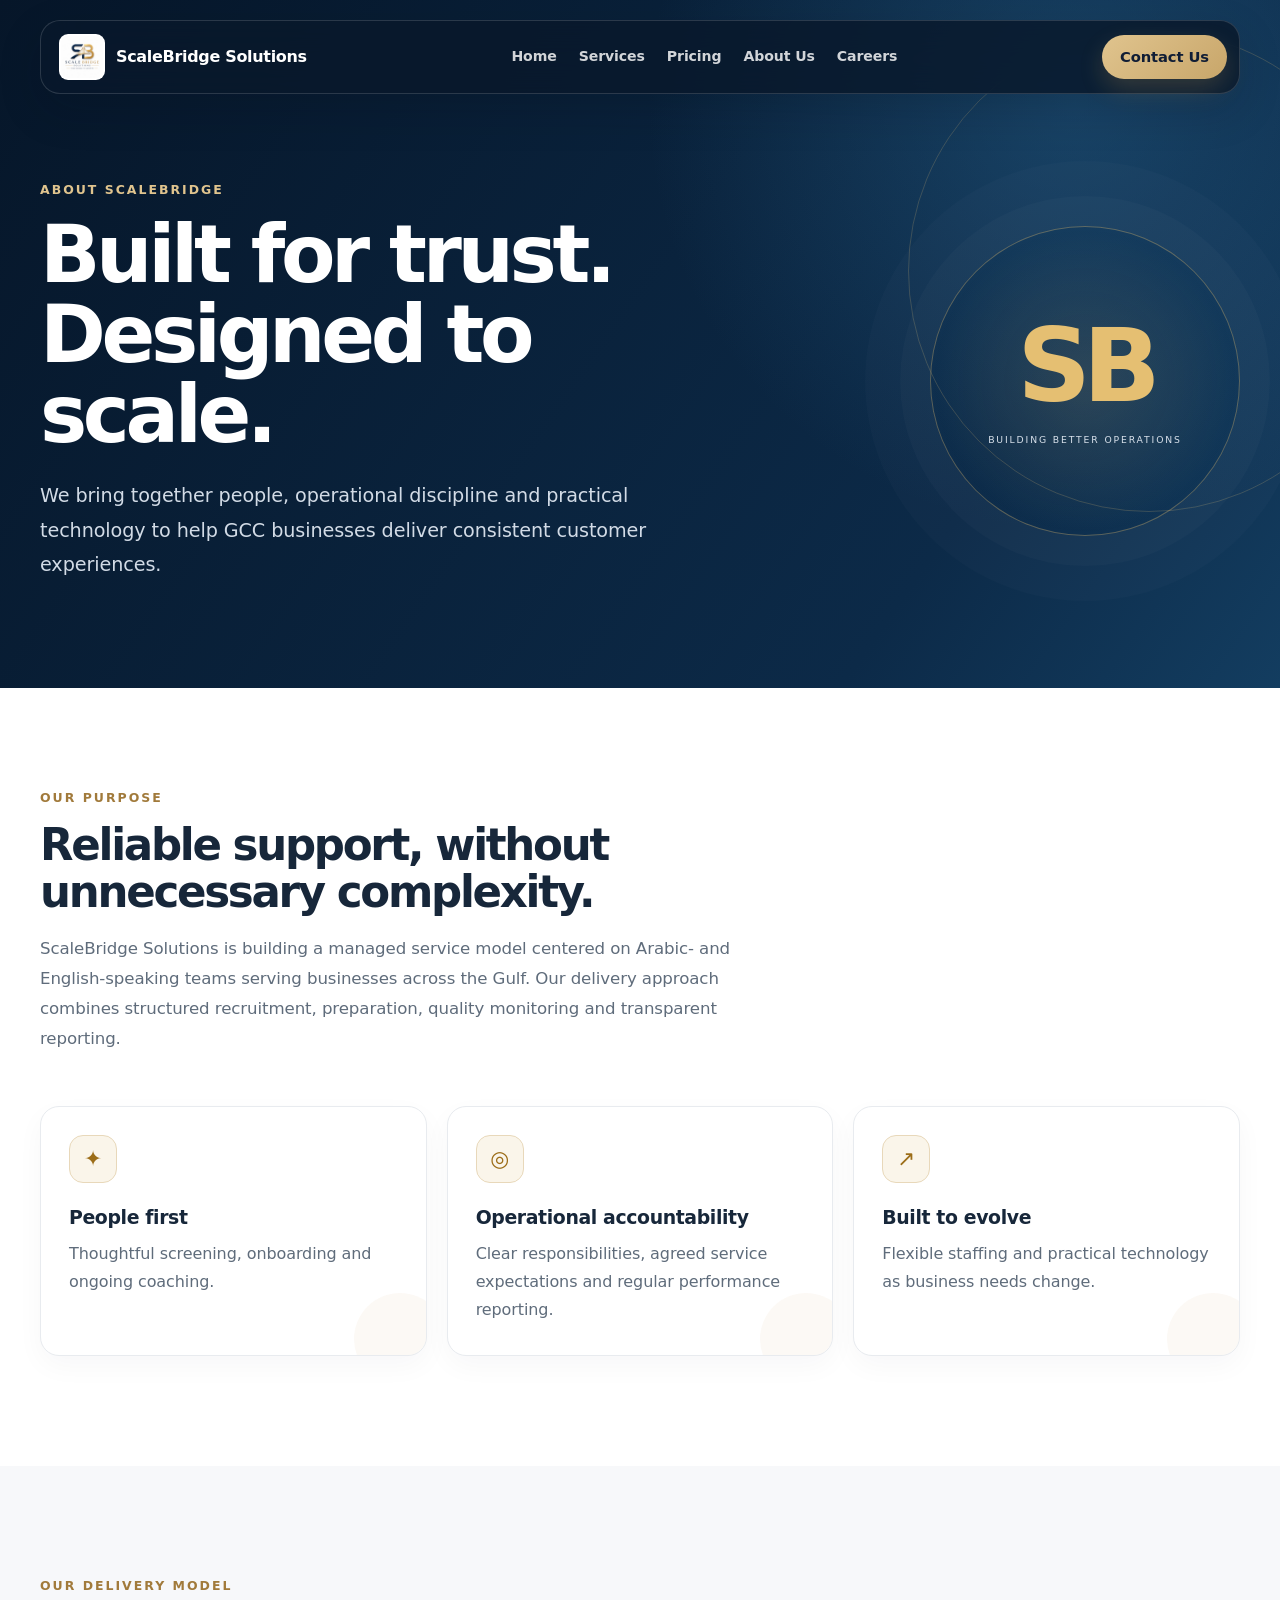
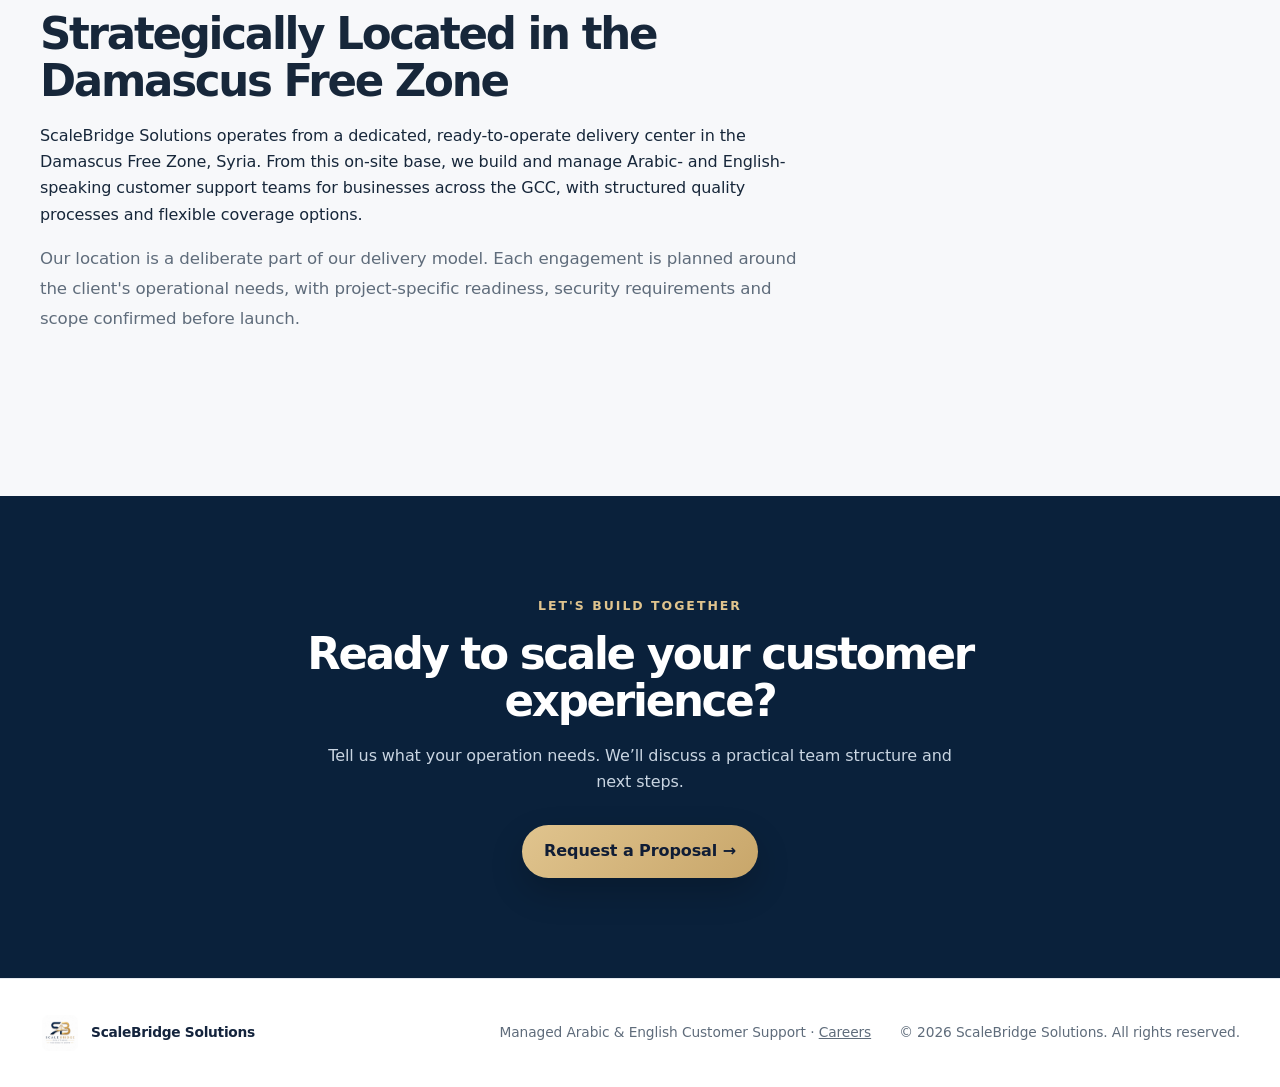
==== commit 4146eb74: "Present Damascus Free Zone delivery center in About Us" ====
--- a/about.html
+++ b/about.html
@@ -1 +1 @@
-<!DOCTYPE html><html lang="en"><head><meta charset="utf-8"><meta name="viewport" content="width=device-width,initial-scale=1"><meta name="description" content="Meet ScaleBridge Solutions and our approach to managed customer experience."><title>About Us | ScaleBridge Solutions</title><link rel="stylesheet" href="styles.css?v=20261122-pages1"></head><body><a class="skip-link" href="#main-content">Skip to content</a><header class="site-header" id="top"><nav class="nav container" aria-label="Main navigation"><a class="brand" href="index.html"><img src="logo.png" alt="ScaleBridge Solutions logo"><span>ScaleBridge<span class="brand-secondary"> Solutions</span></span></a><div class="nav-links"><a href="index.html">Home</a><a href="services.html">Services</a><a href="pricing.html">Pricing</a><a href="about.html">About Us</a><a href="careers.html">Careers</a></div><div class="nav-actions"><details class="mobile-menu"><summary aria-label="Open navigation"><span class="menu-word">Menu</span> <span aria-hidden="true">☰</span></summary><div class="mobile-menu-links"><a href="index.html">Home</a><a href="services.html">Services</a><a href="pricing.html">Pricing</a><a href="about.html">About Us</a><a href="careers.html">Careers</a></div></details><a class="button button-small" href="mailto:info@scalebridgesolutions.de?subject=ScaleBridge%20Inquiry">Contact Us</a></div></nav></header><main id="main-content"><section class="subpage-hero"><div class="container subpage-hero-inner"><div><p class="eyebrow">ABOUT SCALEBRIDGE</p><h1>Built for trust.<br>Designed to scale.</h1><p class="hero-lead">We bring together people, operational discipline and practical technology to help GCC businesses deliver consistent customer experiences.</p></div><div class="subpage-mark" aria-hidden="true"><span>SB</span><small>BUILDING BETTER OPERATIONS</small></div></div></section><section class="section"><div class="container"><div class="section-heading"><p class="eyebrow dark">OUR PURPOSE</p><h2>Reliable support, without unnecessary complexity.</h2><p>ScaleBridge Solutions is building a managed service model centered on Arabic- and English-speaking teams serving businesses across the Gulf. Our delivery approach combines structured recruitment, preparation, quality monitoring and transparent reporting.</p></div><div class="card-grid services-grid"><article class="card"><div class="icon-wrap">✦</div><h3>People first</h3><p>Thoughtful screening, onboarding and ongoing coaching.</p></article><article class="card"><div class="icon-wrap">◎</div><h3>Operational accountability</h3><p>Clear responsibilities, agreed service expectations and regular performance reporting.</p></article><article class="card"><div class="icon-wrap">↗</div><h3>Built to evolve</h3><p>Flexible staffing and practical technology as business needs change.</p></article></div></div></section><section class="section section-soft"><div class="container"><div class="section-heading"><p class="eyebrow dark">OUR DELIVERY MODEL</p><h2>Focused on GCC businesses. Delivered from Damascus.</h2><p>Our model is designed around on-site operations in Damascus, Syria, with Arabic and English customer support, flexible coverage options and structured quality processes. We confirm each project's operational readiness, security requirements and scope before launch.</p></div></div></section><section class="subpage-cta"><div class="container"><p class="eyebrow">LET'S BUILD TOGETHER</p><h2>Ready to scale your customer experience?</h2><p>Tell us what your operation needs. We’ll discuss a practical team structure and next steps.</p><a class="button" href="mailto:info@scalebridgesolutions.de?subject=ScaleBridge%20Proposal%20Request">Request a Proposal →</a></div></section></main><footer class="footer"><div class="container footer-inner"><a class="brand footer-brand" href="index.html"><img src="logo.png" alt=""><span>ScaleBridge Solutions</span></a><p>Managed Arabic &amp; English Customer Support · <a href="careers.html">Careers</a></p><p>© 2026 ScaleBridge Solutions. All rights reserved.</p></div></footer></body></html>+<!DOCTYPE html><html lang="en"><head><meta charset="utf-8"><meta name="viewport" content="width=device-width,initial-scale=1"><meta name="description" content="Meet ScaleBridge Solutions and our approach to managed customer experience."><title>About Us | ScaleBridge Solutions</title><link rel="stylesheet" href="styles.css?v=20261122-pages1"></head><body><a class="skip-link" href="#main-content">Skip to content</a><header class="site-header" id="top"><nav class="nav container" aria-label="Main navigation"><a class="brand" href="index.html"><img src="logo.png" alt="ScaleBridge Solutions logo"><span>ScaleBridge<span class="brand-secondary"> Solutions</span></span></a><div class="nav-links"><a href="index.html">Home</a><a href="services.html">Services</a><a href="pricing.html">Pricing</a><a href="about.html">About Us</a><a href="careers.html">Careers</a></div><div class="nav-actions"><details class="mobile-menu"><summary aria-label="Open navigation"><span class="menu-word">Menu</span> <span aria-hidden="true">☰</span></summary><div class="mobile-menu-links"><a href="index.html">Home</a><a href="services.html">Services</a><a href="pricing.html">Pricing</a><a href="about.html">About Us</a><a href="careers.html">Careers</a></div></details><a class="button button-small" href="mailto:info@scalebridgesolutions.de?subject=ScaleBridge%20Inquiry">Contact Us</a></div></nav></header><main id="main-content"><section class="subpage-hero"><div class="container subpage-hero-inner"><div><p class="eyebrow">ABOUT SCALEBRIDGE</p><h1>Built for trust.<br>Designed to scale.</h1><p class="hero-lead">We bring together people, operational discipline and practical technology to help GCC businesses deliver consistent customer experiences.</p></div><div class="subpage-mark" aria-hidden="true"><span>SB</span><small>BUILDING BETTER OPERATIONS</small></div></div></section><section class="section"><div class="container"><div class="section-heading"><p class="eyebrow dark">OUR PURPOSE</p><h2>Reliable support, without unnecessary complexity.</h2><p>ScaleBridge Solutions is building a managed service model centered on Arabic- and English-speaking teams serving businesses across the Gulf. Our delivery approach combines structured recruitment, preparation, quality monitoring and transparent reporting.</p></div><div class="card-grid services-grid"><article class="card"><div class="icon-wrap">✦</div><h3>People first</h3><p>Thoughtful screening, onboarding and ongoing coaching.</p></article><article class="card"><div class="icon-wrap">◎</div><h3>Operational accountability</h3><p>Clear responsibilities, agreed service expectations and regular performance reporting.</p></article><article class="card"><div class="icon-wrap">↗</div><h3>Built to evolve</h3><p>Flexible staffing and practical technology as business needs change.</p></article></div></div></section><section class="section section-soft"><div class="container"><div class="section-heading"><p class="eyebrow dark">OUR DELIVERY MODEL</p><h2>Strategically Located in the Damascus Free Zone</h2><p>ScaleBridge Solutions operates from a dedicated, ready-to-operate delivery center in the Damascus Free Zone, Syria. From this on-site base, we build and manage Arabic- and English-speaking customer support teams for businesses across the GCC, with structured quality processes and flexible coverage options.</p><p>Our location is a deliberate part of our delivery model. Each engagement is planned around the client's operational needs, with project-specific readiness, security requirements and scope confirmed before launch.</p></div></div></section><section class="subpage-cta"><div class="container"><p class="eyebrow">LET'S BUILD TOGETHER</p><h2>Ready to scale your customer experience?</h2><p>Tell us what your operation needs. We’ll discuss a practical team structure and next steps.</p><a class="button" href="mailto:info@scalebridgesolutions.de?subject=ScaleBridge%20Proposal%20Request">Request a Proposal →</a></div></section></main><footer class="footer"><div class="container footer-inner"><a class="brand footer-brand" href="index.html"><img src="logo.png" alt=""><span>ScaleBridge Solutions</span></a><p>Managed Arabic &amp; English Customer Support · <a href="careers.html">Careers</a></p><p>© 2026 ScaleBridge Solutions. All rights reserved.</p></div></footer></body></html>
--- a/styles.css
+++ b/styles.css
@@ -205,3 +205,36 @@
 .site-header .mobile-menu summary{padding:6px 8px}
 .site-header .nav-actions>.button-small{padding:6px 8px;font-size:.68rem}
 }
+
+/* Modern multi-page architecture */
+.subpage-hero{position:relative;overflow:hidden;color:white;background:radial-gradient(circle at 84% 15%,rgba(49,118,165,.35),transparent 35%),linear-gradient(125deg,#061629,#0c2a48 75%,#133d60);padding:180px 0 105px}
+.subpage-hero::before{content:"";position:absolute;width:480px;height:480px;border:1px solid rgba(231,191,114,.2);border-radius:50%;right:-110px;top:30px;pointer-events:none}
+.subpage-hero-inner{display:grid;grid-template-columns:1.3fr .7fr;align-items:center;gap:60px;position:relative}
+.subpage-hero h1{font-size:clamp(3.4rem,6.2vw,6.3rem);line-height:1.01;max-width:780px}
+.subpage-hero .hero-lead{max-width:690px;margin:0}
+.subpage-mark{width:min(100%,310px);aspect-ratio:1;justify-self:end;border:1px solid rgba(231,191,114,.35);border-radius:50%;display:flex;align-items:center;justify-content:center;flex-direction:column;background:radial-gradient(circle,rgba(231,191,114,.13),transparent 70%);box-shadow:0 0 0 30px rgba(255,255,255,.018),0 0 0 65px rgba(255,255,255,.014)}
+.subpage-mark span{font-size:clamp(4rem,8vw,7rem);line-height:1;font-weight:900;letter-spacing:-.08em;color:#e5bf72}
+.subpage-mark small{font-size:.58rem;letter-spacing:.2em;color:#d8e1eb;margin-top:14px;text-align:center}
+.subpage-cta{text-align:center;background:#0a213b;color:#fff;padding:100px 0}
+.subpage-cta h2{max-width:720px;margin:0 auto 18px}
+.subpage-cta p:not(.eyebrow){color:#c9d5e2;max-width:660px;margin:0 auto 30px}
+.subpage-cta .button{box-shadow:0 14px 34px rgba(0,0,0,.2)}
+.subpage-hero + .section{padding-top:100px}
+@media(max-width:980px){.subpage-hero{padding:150px 0 75px}.subpage-hero-inner{grid-template-columns:1fr}.subpage-mark{display:none}}
+@media(max-width:680px){.subpage-hero{padding:135px 0 65px}.subpage-hero h1{font-size:clamp(2.75rem,10vw,4.5rem)}.subpage-hero .hero-lead{font-size:1rem}.subpage-cta{padding:72px 0}.subpage-hero + .section{padding-top:70px}}
+
+/* Homepage editorial teasers */
+.teaser-layout{display:grid;grid-template-columns:1.1fr .9fr;gap:70px;align-items:center}
+.teaser-layout>div:first-child>p:not(.eyebrow){max-width:600px;color:#5f6c7b;font-size:1.08rem;margin-bottom:28px}
+.teaser-stat{min-height:300px;padding:48px;border-radius:28px;background:linear-gradient(145deg,#0b2848,#061629);color:#fff;display:flex;flex-direction:column;justify-content:center;box-shadow:0 25px 60px rgba(6,22,41,.18);border:1px solid rgba(215,170,85,.2)}
+.teaser-stat>span{font-size:.7rem;font-weight:800;letter-spacing:.19em;color:#e5bf72}
+.teaser-stat strong{font-size:clamp(4rem,8vw,6.2rem);line-height:1.1;letter-spacing:-.06em}
+.teaser-stat small{color:#d0dbe7;font-size:.95rem}
+.teaser-stat a{color:#e5bf72;font-weight:750;margin-top:30px;text-decoration:none}
+.teaser-center{text-align:center;margin:34px 0 0}
+@media(max-width:800px){.teaser-layout{grid-template-columns:1fr;gap:30px}.teaser-stat{min-height:235px;padding:35px}.home-page-teaser{padding-block:75px}}
+
+/* Compact the gap below the floating mobile navigation on the homepage. */
+@media (max-width: 680px) {
+  .hero > .hero-grid { padding-top: 120px; }
+}
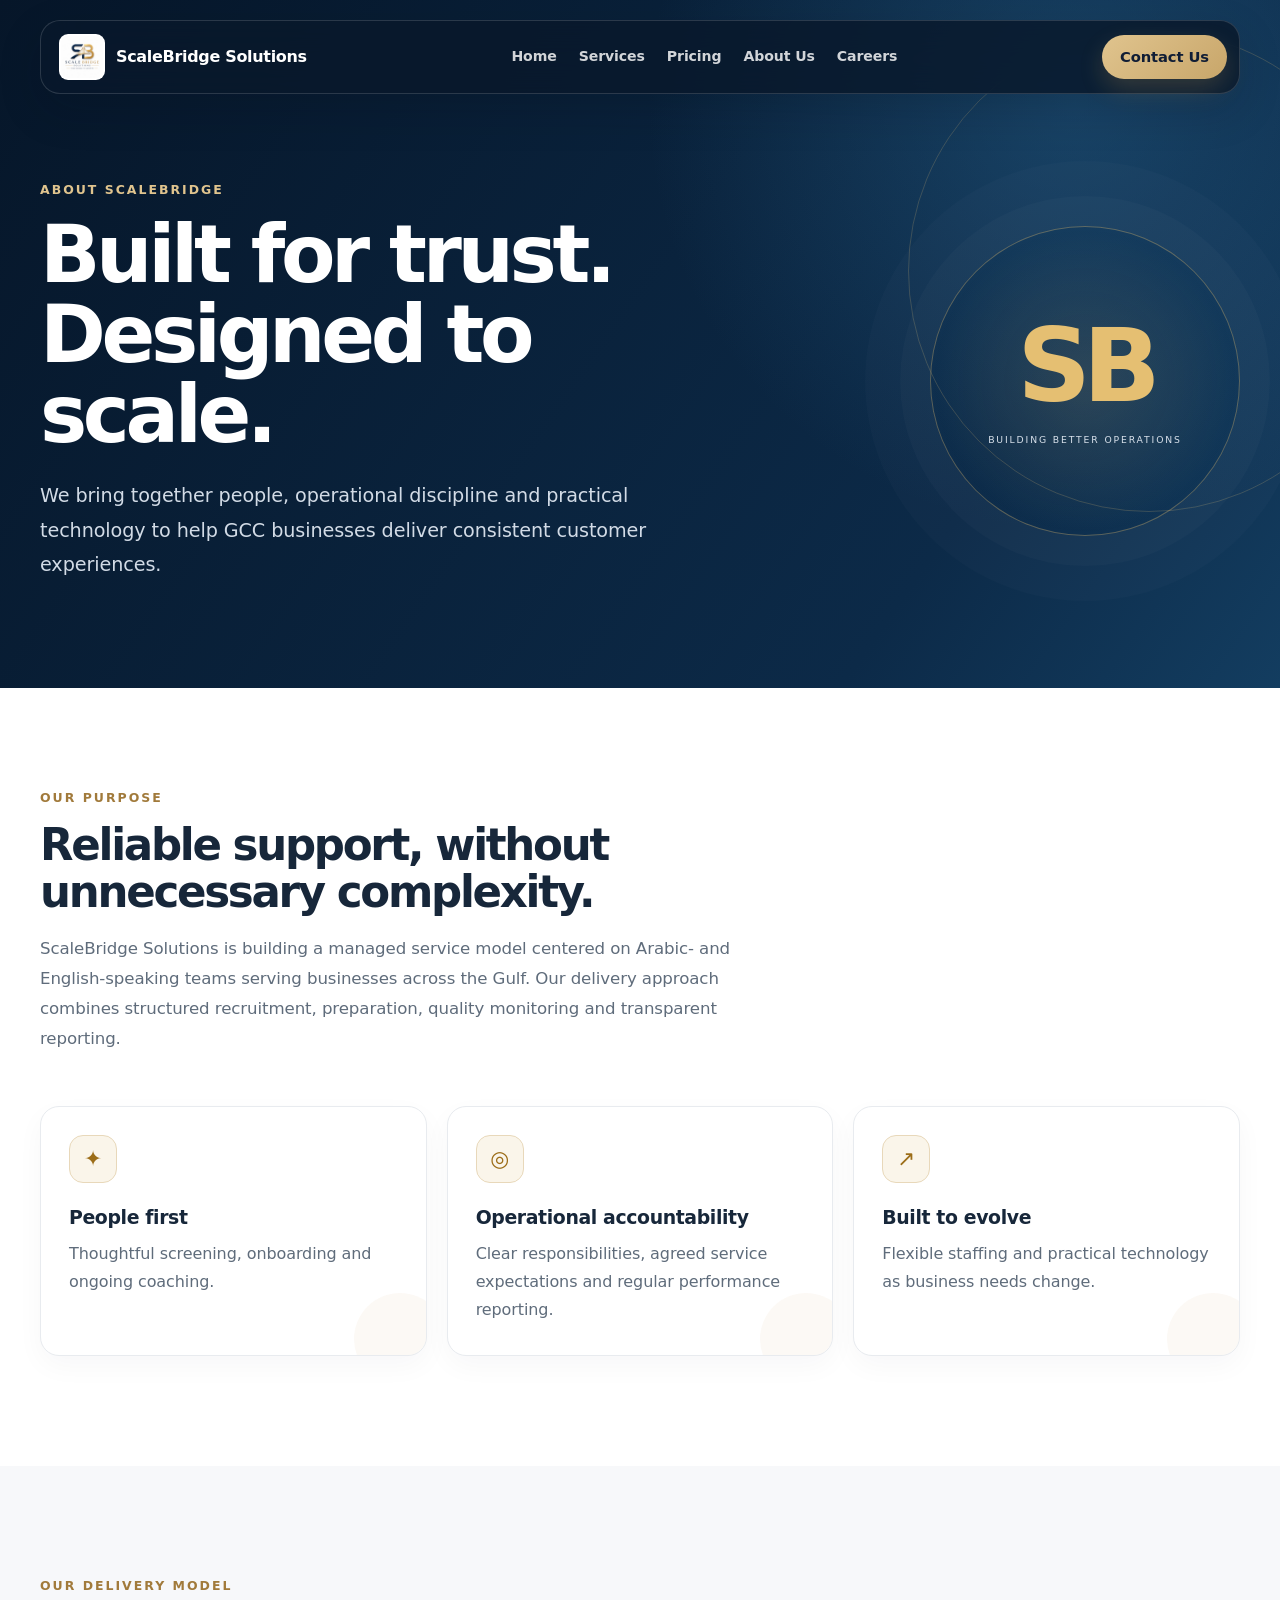
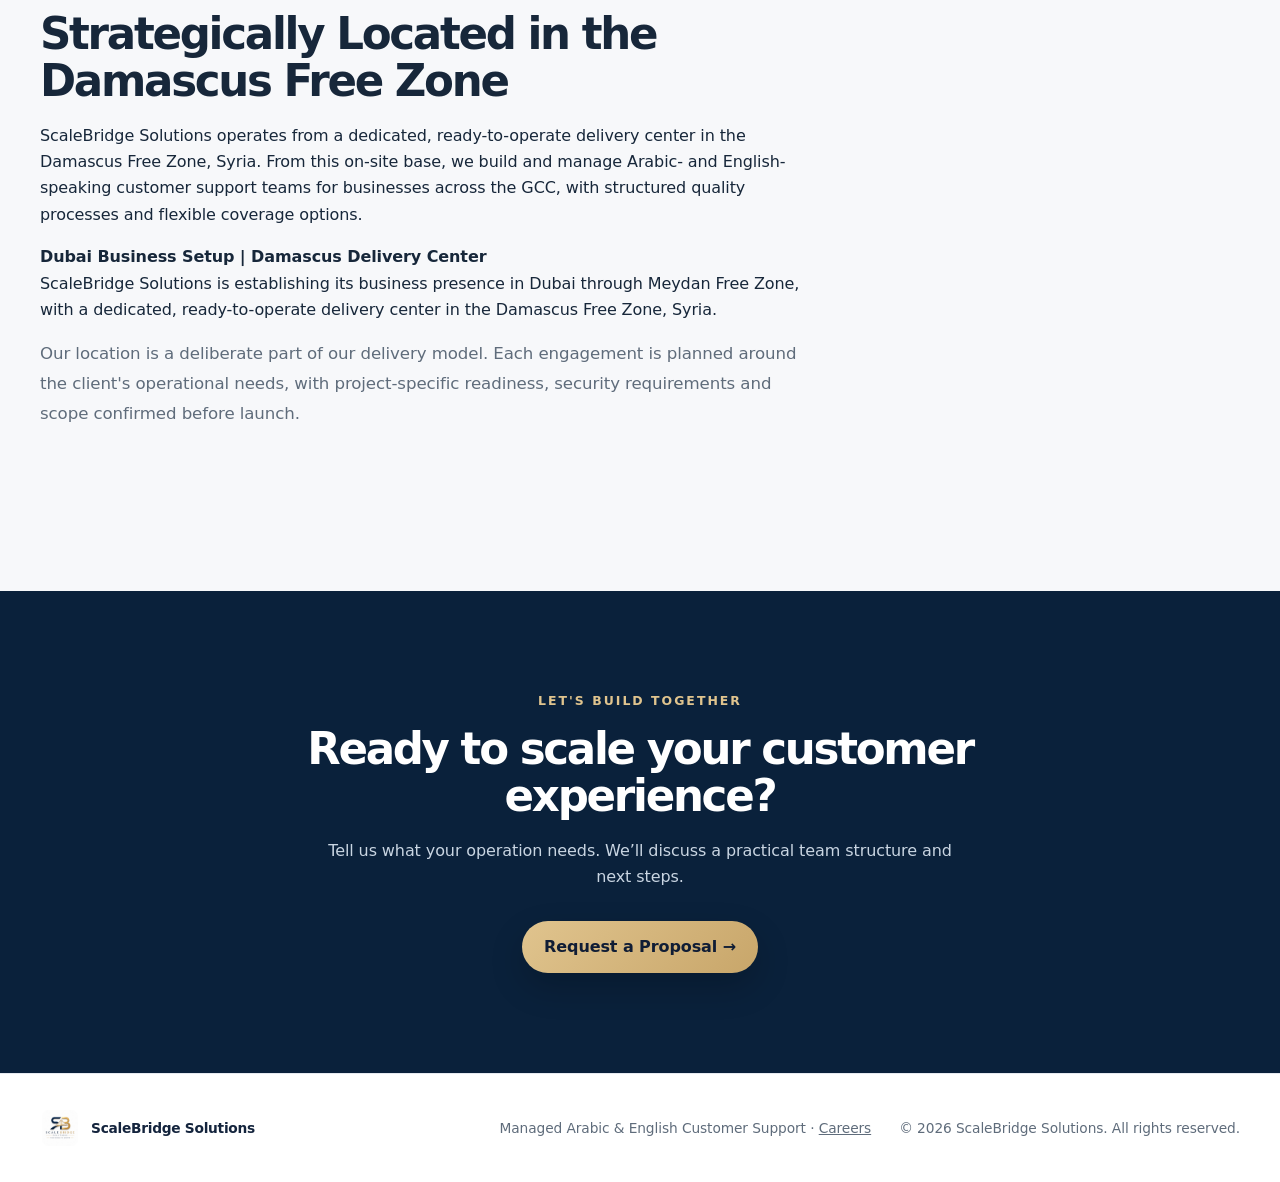
==== commit 3e94f2cb: "Clarify pending Meydan Dubai business setup alongside Damascus delivery center" ====
--- a/about.html
+++ b/about.html
@@ -1 +1 @@
-<!DOCTYPE html><html lang="en"><head><meta charset="utf-8"><meta name="viewport" content="width=device-width,initial-scale=1"><meta name="description" content="Meet ScaleBridge Solutions and our approach to managed customer experience."><title>About Us | ScaleBridge Solutions</title><link rel="stylesheet" href="styles.css?v=20261122-pages1"></head><body><a class="skip-link" href="#main-content">Skip to content</a><header class="site-header" id="top"><nav class="nav container" aria-label="Main navigation"><a class="brand" href="index.html"><img src="logo.png" alt="ScaleBridge Solutions logo"><span>ScaleBridge<span class="brand-secondary"> Solutions</span></span></a><div class="nav-links"><a href="index.html">Home</a><a href="services.html">Services</a><a href="pricing.html">Pricing</a><a href="about.html">About Us</a><a href="careers.html">Careers</a></div><div class="nav-actions"><details class="mobile-menu"><summary aria-label="Open navigation"><span class="menu-word">Menu</span> <span aria-hidden="true">☰</span></summary><div class="mobile-menu-links"><a href="index.html">Home</a><a href="services.html">Services</a><a href="pricing.html">Pricing</a><a href="about.html">About Us</a><a href="careers.html">Careers</a></div></details><a class="button button-small" href="mailto:info@scalebridgesolutions.de?subject=ScaleBridge%20Inquiry">Contact Us</a></div></nav></header><main id="main-content"><section class="subpage-hero"><div class="container subpage-hero-inner"><div><p class="eyebrow">ABOUT SCALEBRIDGE</p><h1>Built for trust.<br>Designed to scale.</h1><p class="hero-lead">We bring together people, operational discipline and practical technology to help GCC businesses deliver consistent customer experiences.</p></div><div class="subpage-mark" aria-hidden="true"><span>SB</span><small>BUILDING BETTER OPERATIONS</small></div></div></section><section class="section"><div class="container"><div class="section-heading"><p class="eyebrow dark">OUR PURPOSE</p><h2>Reliable support, without unnecessary complexity.</h2><p>ScaleBridge Solutions is building a managed service model centered on Arabic- and English-speaking teams serving businesses across the Gulf. Our delivery approach combines structured recruitment, preparation, quality monitoring and transparent reporting.</p></div><div class="card-grid services-grid"><article class="card"><div class="icon-wrap">✦</div><h3>People first</h3><p>Thoughtful screening, onboarding and ongoing coaching.</p></article><article class="card"><div class="icon-wrap">◎</div><h3>Operational accountability</h3><p>Clear responsibilities, agreed service expectations and regular performance reporting.</p></article><article class="card"><div class="icon-wrap">↗</div><h3>Built to evolve</h3><p>Flexible staffing and practical technology as business needs change.</p></article></div></div></section><section class="section section-soft"><div class="container"><div class="section-heading"><p class="eyebrow dark">OUR DELIVERY MODEL</p><h2>Strategically Located in the Damascus Free Zone</h2><p>ScaleBridge Solutions operates from a dedicated, ready-to-operate delivery center in the Damascus Free Zone, Syria. From this on-site base, we build and manage Arabic- and English-speaking customer support teams for businesses across the GCC, with structured quality processes and flexible coverage options.</p><p>Our location is a deliberate part of our delivery model. Each engagement is planned around the client's operational needs, with project-specific readiness, security requirements and scope confirmed before launch.</p></div></div></section><section class="subpage-cta"><div class="container"><p class="eyebrow">LET'S BUILD TOGETHER</p><h2>Ready to scale your customer experience?</h2><p>Tell us what your operation needs. We’ll discuss a practical team structure and next steps.</p><a class="button" href="mailto:info@scalebridgesolutions.de?subject=ScaleBridge%20Proposal%20Request">Request a Proposal →</a></div></section></main><footer class="footer"><div class="container footer-inner"><a class="brand footer-brand" href="index.html"><img src="logo.png" alt=""><span>ScaleBridge Solutions</span></a><p>Managed Arabic &amp; English Customer Support · <a href="careers.html">Careers</a></p><p>© 2026 ScaleBridge Solutions. All rights reserved.</p></div></footer></body></html>+<!DOCTYPE html><html lang="en"><head><meta charset="utf-8"><meta name="viewport" content="width=device-width,initial-scale=1"><meta name="description" content="Meet ScaleBridge Solutions and our approach to managed customer experience."><title>About Us | ScaleBridge Solutions</title><link rel="stylesheet" href="styles.css?v=20261122-pages1"></head><body><a class="skip-link" href="#main-content">Skip to content</a><header class="site-header" id="top"><nav class="nav container" aria-label="Main navigation"><a class="brand" href="index.html"><img src="logo.png" alt="ScaleBridge Solutions logo"><span>ScaleBridge<span class="brand-secondary"> Solutions</span></span></a><div class="nav-links"><a href="index.html">Home</a><a href="services.html">Services</a><a href="pricing.html">Pricing</a><a href="about.html">About Us</a><a href="careers.html">Careers</a></div><div class="nav-actions"><details class="mobile-menu"><summary aria-label="Open navigation"><span class="menu-word">Menu</span> <span aria-hidden="true">☰</span></summary><div class="mobile-menu-links"><a href="index.html">Home</a><a href="services.html">Services</a><a href="pricing.html">Pricing</a><a href="about.html">About Us</a><a href="careers.html">Careers</a></div></details><a class="button button-small" href="mailto:info@scalebridgesolutions.de?subject=ScaleBridge%20Inquiry">Contact Us</a></div></nav></header><main id="main-content"><section class="subpage-hero"><div class="container subpage-hero-inner"><div><p class="eyebrow">ABOUT SCALEBRIDGE</p><h1>Built for trust.<br>Designed to scale.</h1><p class="hero-lead">We bring together people, operational discipline and practical technology to help GCC businesses deliver consistent customer experiences.</p></div><div class="subpage-mark" aria-hidden="true"><span>SB</span><small>BUILDING BETTER OPERATIONS</small></div></div></section><section class="section"><div class="container"><div class="section-heading"><p class="eyebrow dark">OUR PURPOSE</p><h2>Reliable support, without unnecessary complexity.</h2><p>ScaleBridge Solutions is building a managed service model centered on Arabic- and English-speaking teams serving businesses across the Gulf. Our delivery approach combines structured recruitment, preparation, quality monitoring and transparent reporting.</p></div><div class="card-grid services-grid"><article class="card"><div class="icon-wrap">✦</div><h3>People first</h3><p>Thoughtful screening, onboarding and ongoing coaching.</p></article><article class="card"><div class="icon-wrap">◎</div><h3>Operational accountability</h3><p>Clear responsibilities, agreed service expectations and regular performance reporting.</p></article><article class="card"><div class="icon-wrap">↗</div><h3>Built to evolve</h3><p>Flexible staffing and practical technology as business needs change.</p></article></div></div></section><section class="section section-soft"><div class="container"><div class="section-heading"><p class="eyebrow dark">OUR DELIVERY MODEL</p><h2>Strategically Located in the Damascus Free Zone</h2><p>ScaleBridge Solutions operates from a dedicated, ready-to-operate delivery center in the Damascus Free Zone, Syria. From this on-site base, we build and manage Arabic- and English-speaking customer support teams for businesses across the GCC, with structured quality processes and flexible coverage options.</p><p><strong>Dubai Business Setup | Damascus Delivery Center</strong><br>ScaleBridge Solutions is establishing its business presence in Dubai through Meydan Free Zone, with a dedicated, ready-to-operate delivery center in the Damascus Free Zone, Syria.</p><p>Our location is a deliberate part of our delivery model. Each engagement is planned around the client's operational needs, with project-specific readiness, security requirements and scope confirmed before launch.</p></div></div></section><section class="subpage-cta"><div class="container"><p class="eyebrow">LET'S BUILD TOGETHER</p><h2>Ready to scale your customer experience?</h2><p>Tell us what your operation needs. We’ll discuss a practical team structure and next steps.</p><a class="button" href="mailto:info@scalebridgesolutions.de?subject=ScaleBridge%20Proposal%20Request">Request a Proposal →</a></div></section></main><footer class="footer"><div class="container footer-inner"><a class="brand footer-brand" href="index.html"><img src="logo.png" alt=""><span>ScaleBridge Solutions</span></a><p>Managed Arabic &amp; English Customer Support · <a href="careers.html">Careers</a></p><p>© 2026 ScaleBridge Solutions. All rights reserved.</p></div></footer></body></html>
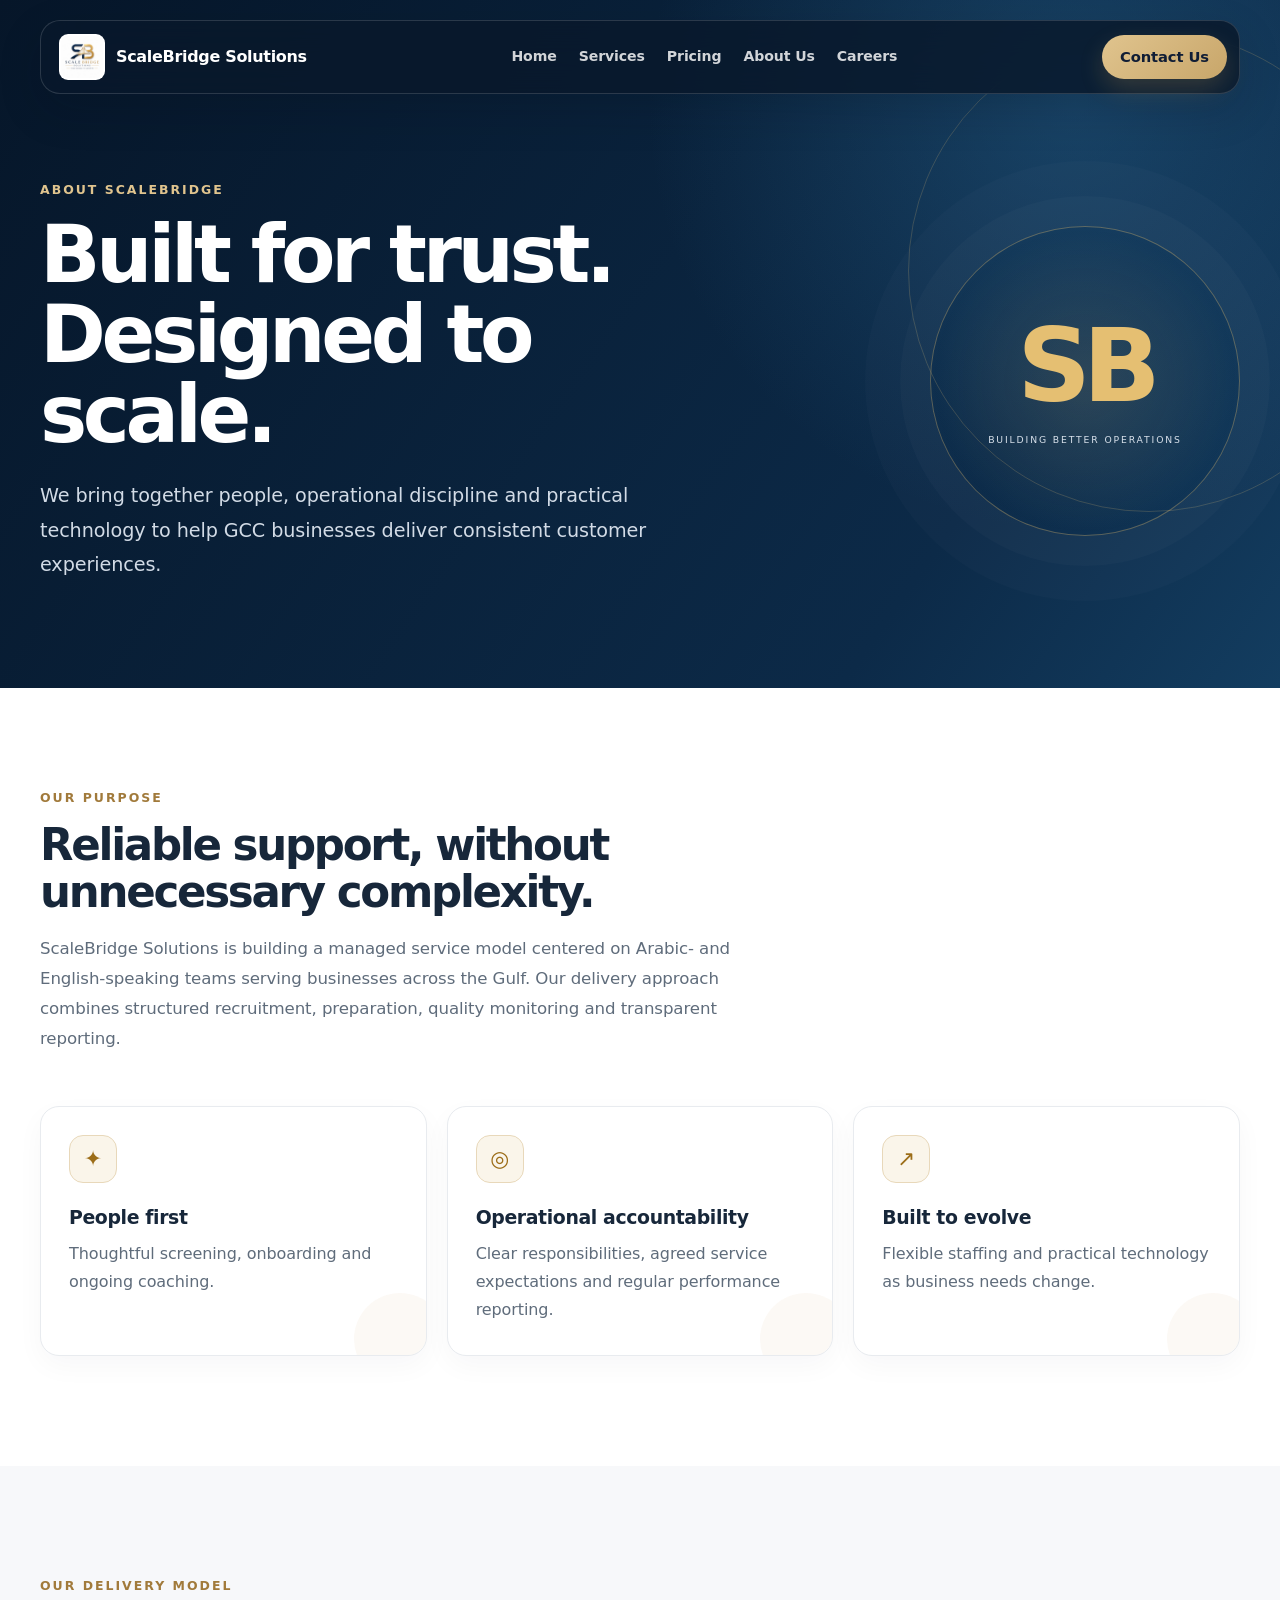
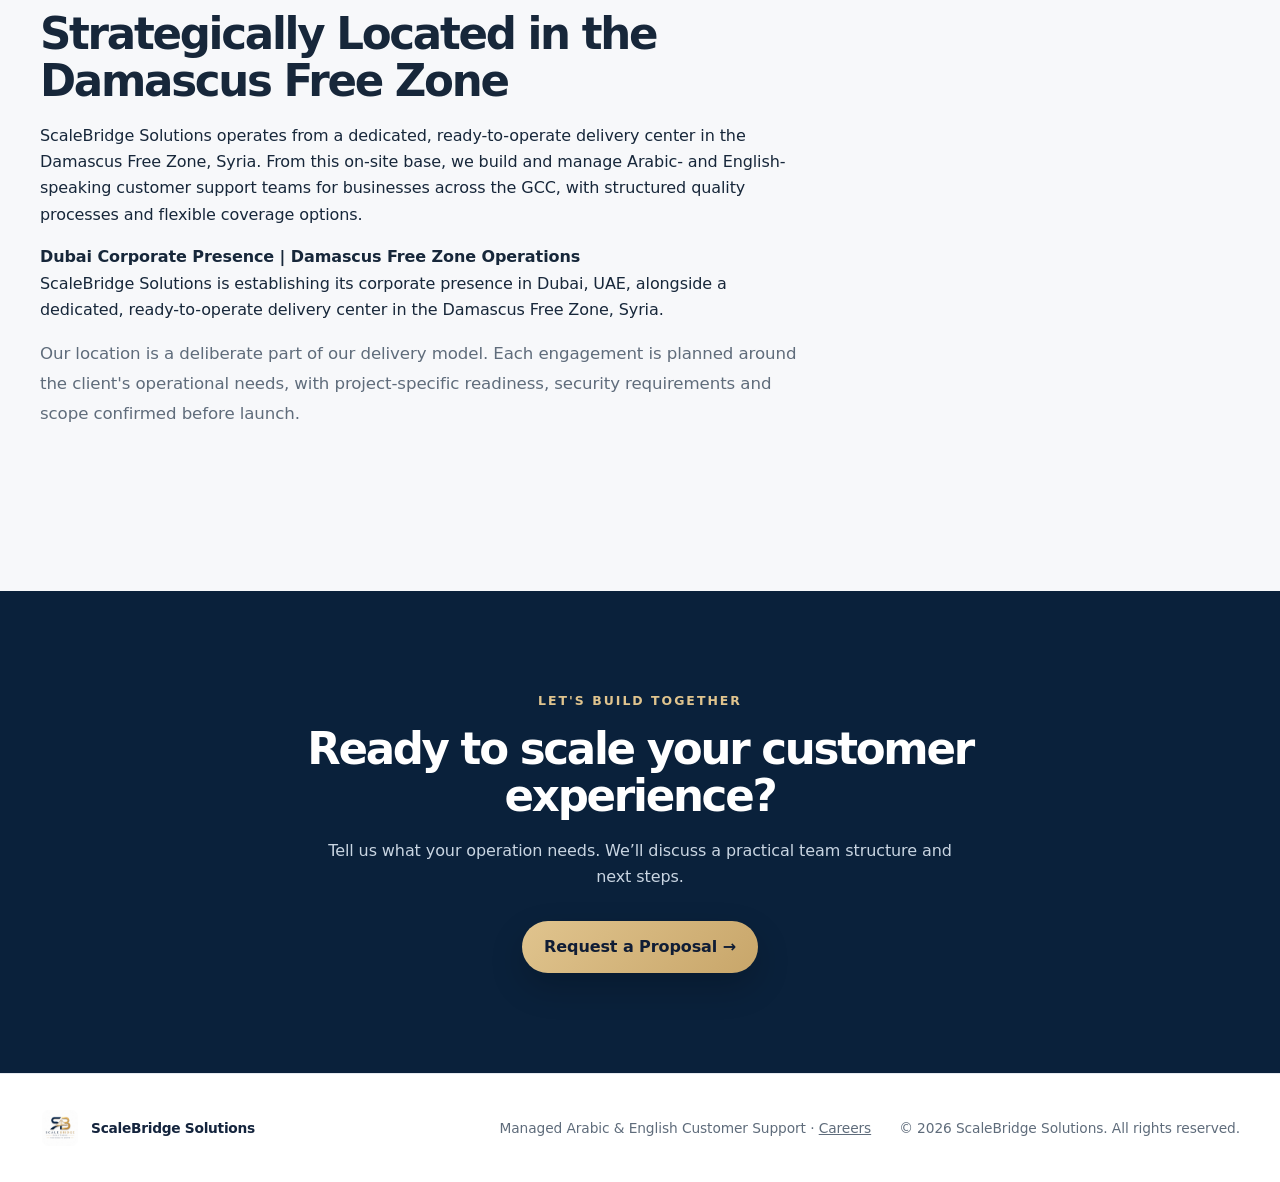
==== commit 0e020442: "Simplify Dubai corporate positioning without naming free zone or implying completed registration" ====
--- a/about.html
+++ b/about.html
@@ -1 +1 @@
-<!DOCTYPE html><html lang="en"><head><meta charset="utf-8"><meta name="viewport" content="width=device-width,initial-scale=1"><meta name="description" content="Meet ScaleBridge Solutions and our approach to managed customer experience."><title>About Us | ScaleBridge Solutions</title><link rel="stylesheet" href="styles.css?v=20261122-pages1"></head><body><a class="skip-link" href="#main-content">Skip to content</a><header class="site-header" id="top"><nav class="nav container" aria-label="Main navigation"><a class="brand" href="index.html"><img src="logo.png" alt="ScaleBridge Solutions logo"><span>ScaleBridge<span class="brand-secondary"> Solutions</span></span></a><div class="nav-links"><a href="index.html">Home</a><a href="services.html">Services</a><a href="pricing.html">Pricing</a><a href="about.html">About Us</a><a href="careers.html">Careers</a></div><div class="nav-actions"><details class="mobile-menu"><summary aria-label="Open navigation"><span class="menu-word">Menu</span> <span aria-hidden="true">☰</span></summary><div class="mobile-menu-links"><a href="index.html">Home</a><a href="services.html">Services</a><a href="pricing.html">Pricing</a><a href="about.html">About Us</a><a href="careers.html">Careers</a></div></details><a class="button button-small" href="mailto:info@scalebridgesolutions.de?subject=ScaleBridge%20Inquiry">Contact Us</a></div></nav></header><main id="main-content"><section class="subpage-hero"><div class="container subpage-hero-inner"><div><p class="eyebrow">ABOUT SCALEBRIDGE</p><h1>Built for trust.<br>Designed to scale.</h1><p class="hero-lead">We bring together people, operational discipline and practical technology to help GCC businesses deliver consistent customer experiences.</p></div><div class="subpage-mark" aria-hidden="true"><span>SB</span><small>BUILDING BETTER OPERATIONS</small></div></div></section><section class="section"><div class="container"><div class="section-heading"><p class="eyebrow dark">OUR PURPOSE</p><h2>Reliable support, without unnecessary complexity.</h2><p>ScaleBridge Solutions is building a managed service model centered on Arabic- and English-speaking teams serving businesses across the Gulf. Our delivery approach combines structured recruitment, preparation, quality monitoring and transparent reporting.</p></div><div class="card-grid services-grid"><article class="card"><div class="icon-wrap">✦</div><h3>People first</h3><p>Thoughtful screening, onboarding and ongoing coaching.</p></article><article class="card"><div class="icon-wrap">◎</div><h3>Operational accountability</h3><p>Clear responsibilities, agreed service expectations and regular performance reporting.</p></article><article class="card"><div class="icon-wrap">↗</div><h3>Built to evolve</h3><p>Flexible staffing and practical technology as business needs change.</p></article></div></div></section><section class="section section-soft"><div class="container"><div class="section-heading"><p class="eyebrow dark">OUR DELIVERY MODEL</p><h2>Strategically Located in the Damascus Free Zone</h2><p>ScaleBridge Solutions operates from a dedicated, ready-to-operate delivery center in the Damascus Free Zone, Syria. From this on-site base, we build and manage Arabic- and English-speaking customer support teams for businesses across the GCC, with structured quality processes and flexible coverage options.</p><p><strong>Dubai Business Setup | Damascus Delivery Center</strong><br>ScaleBridge Solutions is establishing its business presence in Dubai through Meydan Free Zone, with a dedicated, ready-to-operate delivery center in the Damascus Free Zone, Syria.</p><p>Our location is a deliberate part of our delivery model. Each engagement is planned around the client's operational needs, with project-specific readiness, security requirements and scope confirmed before launch.</p></div></div></section><section class="subpage-cta"><div class="container"><p class="eyebrow">LET'S BUILD TOGETHER</p><h2>Ready to scale your customer experience?</h2><p>Tell us what your operation needs. We’ll discuss a practical team structure and next steps.</p><a class="button" href="mailto:info@scalebridgesolutions.de?subject=ScaleBridge%20Proposal%20Request">Request a Proposal →</a></div></section></main><footer class="footer"><div class="container footer-inner"><a class="brand footer-brand" href="index.html"><img src="logo.png" alt=""><span>ScaleBridge Solutions</span></a><p>Managed Arabic &amp; English Customer Support · <a href="careers.html">Careers</a></p><p>© 2026 ScaleBridge Solutions. All rights reserved.</p></div></footer></body></html>+<!DOCTYPE html><html lang="en"><head><meta charset="utf-8"><meta name="viewport" content="width=device-width,initial-scale=1"><meta name="description" content="Meet ScaleBridge Solutions and our approach to managed customer experience."><title>About Us | ScaleBridge Solutions</title><link rel="stylesheet" href="styles.css?v=20261122-pages1"></head><body><a class="skip-link" href="#main-content">Skip to content</a><header class="site-header" id="top"><nav class="nav container" aria-label="Main navigation"><a class="brand" href="index.html"><img src="logo.png" alt="ScaleBridge Solutions logo"><span>ScaleBridge<span class="brand-secondary"> Solutions</span></span></a><div class="nav-links"><a href="index.html">Home</a><a href="services.html">Services</a><a href="pricing.html">Pricing</a><a href="about.html">About Us</a><a href="careers.html">Careers</a></div><div class="nav-actions"><details class="mobile-menu"><summary aria-label="Open navigation"><span class="menu-word">Menu</span> <span aria-hidden="true">☰</span></summary><div class="mobile-menu-links"><a href="index.html">Home</a><a href="services.html">Services</a><a href="pricing.html">Pricing</a><a href="about.html">About Us</a><a href="careers.html">Careers</a></div></details><a class="button button-small" href="mailto:info@scalebridgesolutions.de?subject=ScaleBridge%20Inquiry">Contact Us</a></div></nav></header><main id="main-content"><section class="subpage-hero"><div class="container subpage-hero-inner"><div><p class="eyebrow">ABOUT SCALEBRIDGE</p><h1>Built for trust.<br>Designed to scale.</h1><p class="hero-lead">We bring together people, operational discipline and practical technology to help GCC businesses deliver consistent customer experiences.</p></div><div class="subpage-mark" aria-hidden="true"><span>SB</span><small>BUILDING BETTER OPERATIONS</small></div></div></section><section class="section"><div class="container"><div class="section-heading"><p class="eyebrow dark">OUR PURPOSE</p><h2>Reliable support, without unnecessary complexity.</h2><p>ScaleBridge Solutions is building a managed service model centered on Arabic- and English-speaking teams serving businesses across the Gulf. Our delivery approach combines structured recruitment, preparation, quality monitoring and transparent reporting.</p></div><div class="card-grid services-grid"><article class="card"><div class="icon-wrap">✦</div><h3>People first</h3><p>Thoughtful screening, onboarding and ongoing coaching.</p></article><article class="card"><div class="icon-wrap">◎</div><h3>Operational accountability</h3><p>Clear responsibilities, agreed service expectations and regular performance reporting.</p></article><article class="card"><div class="icon-wrap">↗</div><h3>Built to evolve</h3><p>Flexible staffing and practical technology as business needs change.</p></article></div></div></section><section class="section section-soft"><div class="container"><div class="section-heading"><p class="eyebrow dark">OUR DELIVERY MODEL</p><h2>Strategically Located in the Damascus Free Zone</h2><p>ScaleBridge Solutions operates from a dedicated, ready-to-operate delivery center in the Damascus Free Zone, Syria. From this on-site base, we build and manage Arabic- and English-speaking customer support teams for businesses across the GCC, with structured quality processes and flexible coverage options.</p><p><strong>Dubai Corporate Presence | Damascus Free Zone Operations</strong><br>ScaleBridge Solutions is establishing its corporate presence in Dubai, UAE, alongside a dedicated, ready-to-operate delivery center in the Damascus Free Zone, Syria.</p><p>Our location is a deliberate part of our delivery model. Each engagement is planned around the client's operational needs, with project-specific readiness, security requirements and scope confirmed before launch.</p></div></div></section><section class="subpage-cta"><div class="container"><p class="eyebrow">LET'S BUILD TOGETHER</p><h2>Ready to scale your customer experience?</h2><p>Tell us what your operation needs. We’ll discuss a practical team structure and next steps.</p><a class="button" href="mailto:info@scalebridgesolutions.de?subject=ScaleBridge%20Proposal%20Request">Request a Proposal →</a></div></section></main><footer class="footer"><div class="container footer-inner"><a class="brand footer-brand" href="index.html"><img src="logo.png" alt=""><span>ScaleBridge Solutions</span></a><p>Managed Arabic &amp; English Customer Support · <a href="careers.html">Careers</a></p><p>© 2026 ScaleBridge Solutions. All rights reserved.</p></div></footer></body></html>
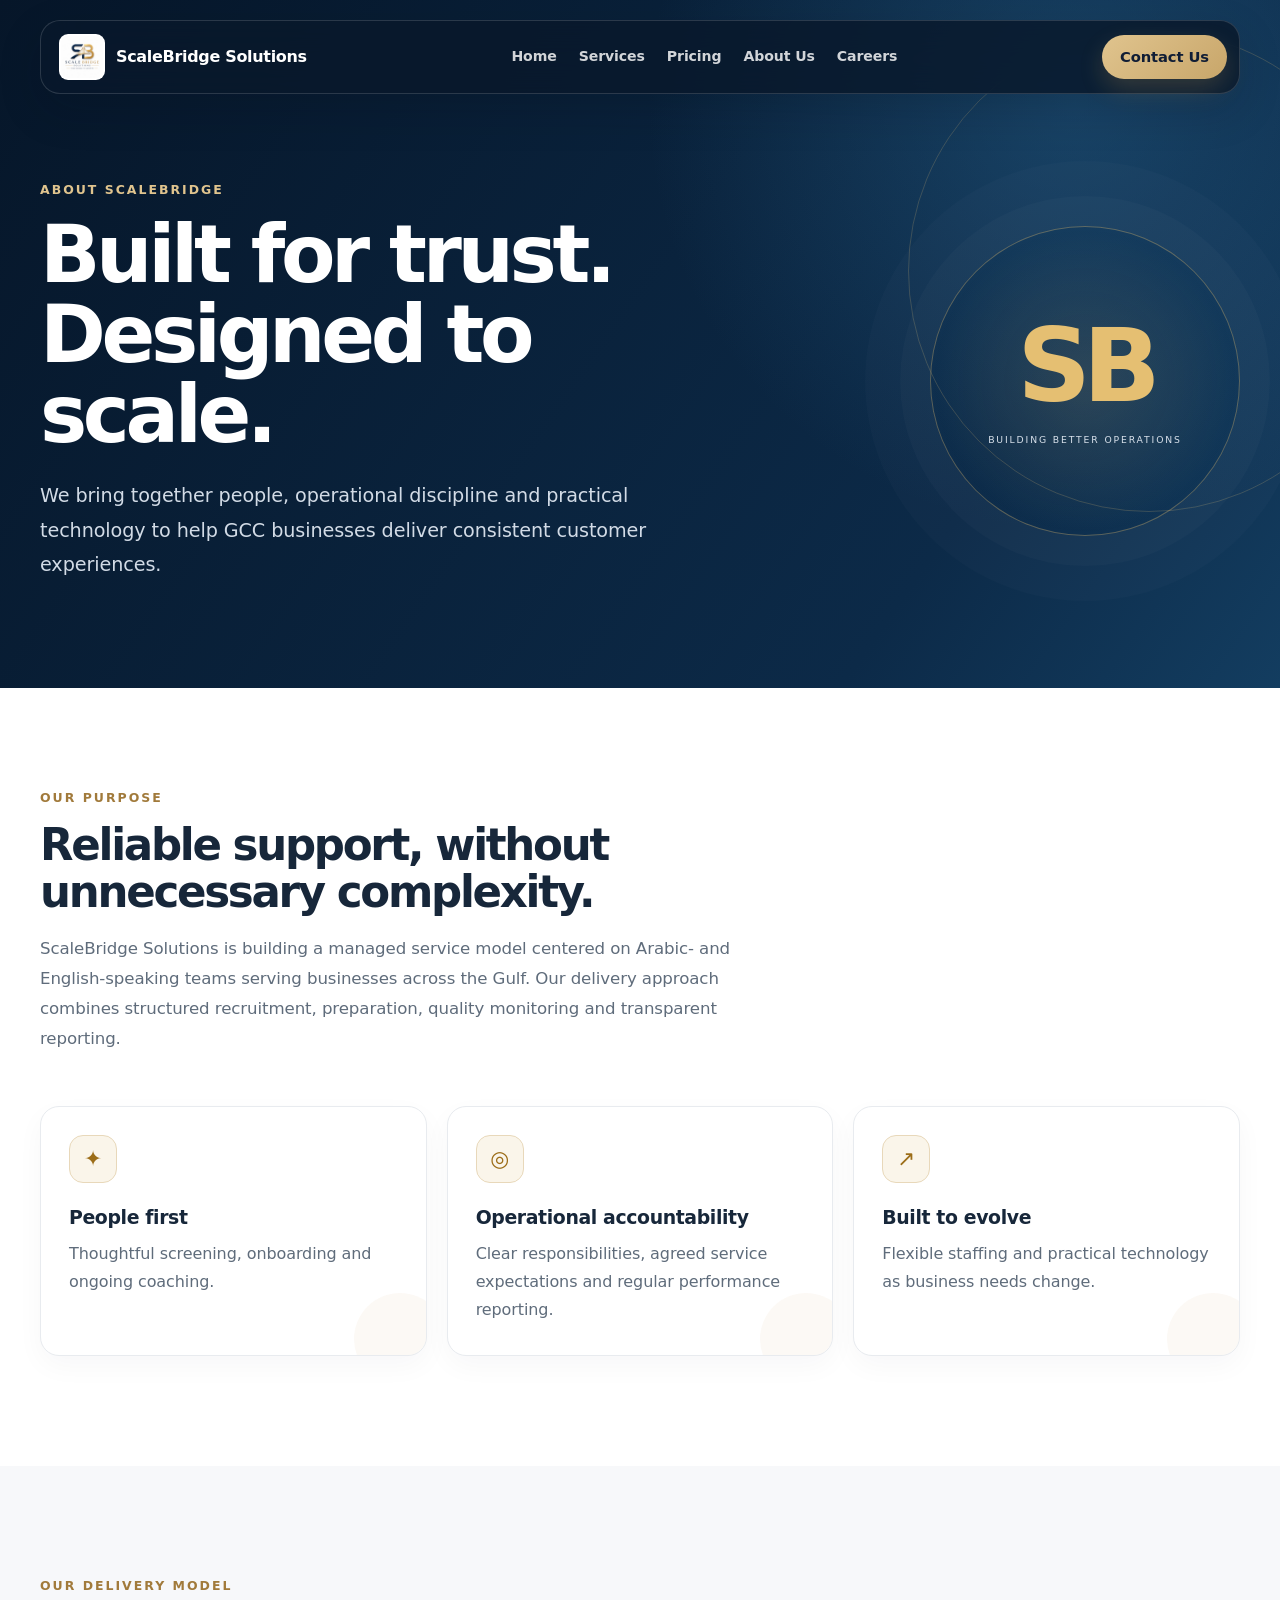
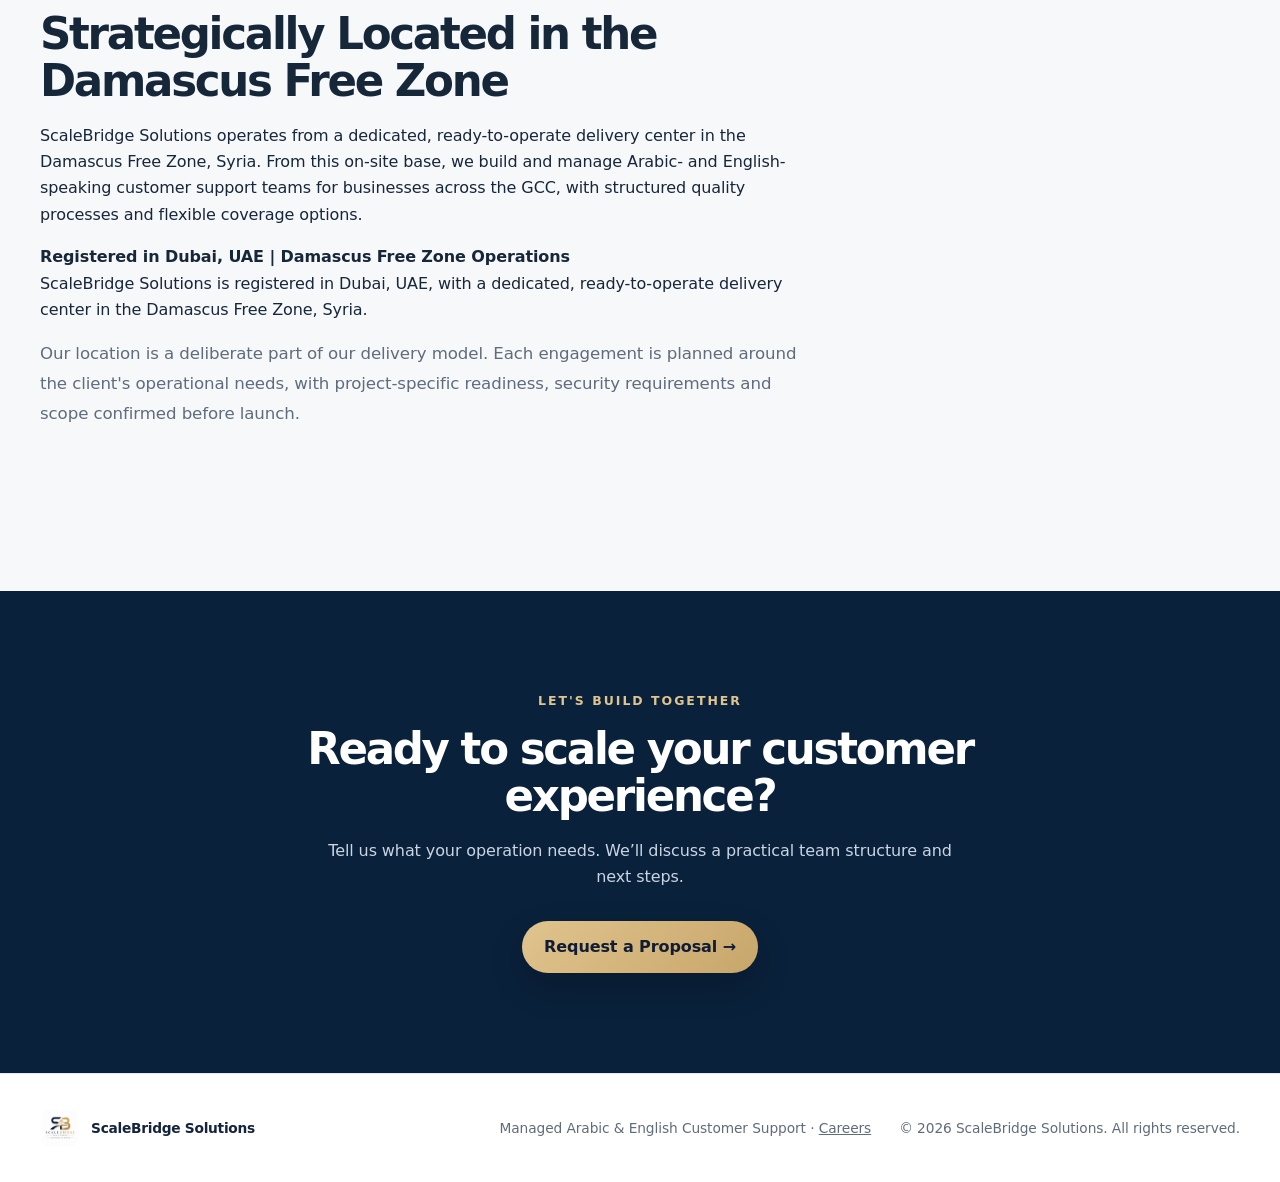
==== commit 13c14a93: "Update Dubai registration status following founder confirmation" ====
--- a/about.html
+++ b/about.html
@@ -1 +1 @@
-<!DOCTYPE html><html lang="en"><head><meta charset="utf-8"><meta name="viewport" content="width=device-width,initial-scale=1"><meta name="description" content="Meet ScaleBridge Solutions and our approach to managed customer experience."><title>About Us | ScaleBridge Solutions</title><link rel="stylesheet" href="styles.css?v=20261122-pages1"></head><body><a class="skip-link" href="#main-content">Skip to content</a><header class="site-header" id="top"><nav class="nav container" aria-label="Main navigation"><a class="brand" href="index.html"><img src="logo.png" alt="ScaleBridge Solutions logo"><span>ScaleBridge<span class="brand-secondary"> Solutions</span></span></a><div class="nav-links"><a href="index.html">Home</a><a href="services.html">Services</a><a href="pricing.html">Pricing</a><a href="about.html">About Us</a><a href="careers.html">Careers</a></div><div class="nav-actions"><details class="mobile-menu"><summary aria-label="Open navigation"><span class="menu-word">Menu</span> <span aria-hidden="true">☰</span></summary><div class="mobile-menu-links"><a href="index.html">Home</a><a href="services.html">Services</a><a href="pricing.html">Pricing</a><a href="about.html">About Us</a><a href="careers.html">Careers</a></div></details><a class="button button-small" href="mailto:info@scalebridgesolutions.de?subject=ScaleBridge%20Inquiry">Contact Us</a></div></nav></header><main id="main-content"><section class="subpage-hero"><div class="container subpage-hero-inner"><div><p class="eyebrow">ABOUT SCALEBRIDGE</p><h1>Built for trust.<br>Designed to scale.</h1><p class="hero-lead">We bring together people, operational discipline and practical technology to help GCC businesses deliver consistent customer experiences.</p></div><div class="subpage-mark" aria-hidden="true"><span>SB</span><small>BUILDING BETTER OPERATIONS</small></div></div></section><section class="section"><div class="container"><div class="section-heading"><p class="eyebrow dark">OUR PURPOSE</p><h2>Reliable support, without unnecessary complexity.</h2><p>ScaleBridge Solutions is building a managed service model centered on Arabic- and English-speaking teams serving businesses across the Gulf. Our delivery approach combines structured recruitment, preparation, quality monitoring and transparent reporting.</p></div><div class="card-grid services-grid"><article class="card"><div class="icon-wrap">✦</div><h3>People first</h3><p>Thoughtful screening, onboarding and ongoing coaching.</p></article><article class="card"><div class="icon-wrap">◎</div><h3>Operational accountability</h3><p>Clear responsibilities, agreed service expectations and regular performance reporting.</p></article><article class="card"><div class="icon-wrap">↗</div><h3>Built to evolve</h3><p>Flexible staffing and practical technology as business needs change.</p></article></div></div></section><section class="section section-soft"><div class="container"><div class="section-heading"><p class="eyebrow dark">OUR DELIVERY MODEL</p><h2>Strategically Located in the Damascus Free Zone</h2><p>ScaleBridge Solutions operates from a dedicated, ready-to-operate delivery center in the Damascus Free Zone, Syria. From this on-site base, we build and manage Arabic- and English-speaking customer support teams for businesses across the GCC, with structured quality processes and flexible coverage options.</p><p><strong>Dubai Corporate Presence | Damascus Free Zone Operations</strong><br>ScaleBridge Solutions is establishing its corporate presence in Dubai, UAE, alongside a dedicated, ready-to-operate delivery center in the Damascus Free Zone, Syria.</p><p>Our location is a deliberate part of our delivery model. Each engagement is planned around the client's operational needs, with project-specific readiness, security requirements and scope confirmed before launch.</p></div></div></section><section class="subpage-cta"><div class="container"><p class="eyebrow">LET'S BUILD TOGETHER</p><h2>Ready to scale your customer experience?</h2><p>Tell us what your operation needs. We’ll discuss a practical team structure and next steps.</p><a class="button" href="mailto:info@scalebridgesolutions.de?subject=ScaleBridge%20Proposal%20Request">Request a Proposal →</a></div></section></main><footer class="footer"><div class="container footer-inner"><a class="brand footer-brand" href="index.html"><img src="logo.png" alt=""><span>ScaleBridge Solutions</span></a><p>Managed Arabic &amp; English Customer Support · <a href="careers.html">Careers</a></p><p>© 2026 ScaleBridge Solutions. All rights reserved.</p></div></footer></body></html>+<!DOCTYPE html><html lang="en"><head><meta charset="utf-8"><meta name="viewport" content="width=device-width,initial-scale=1"><meta name="description" content="Meet ScaleBridge Solutions and our approach to managed customer experience."><title>About Us | ScaleBridge Solutions</title><link rel="stylesheet" href="styles.css?v=20261122-pages1"></head><body><a class="skip-link" href="#main-content">Skip to content</a><header class="site-header" id="top"><nav class="nav container" aria-label="Main navigation"><a class="brand" href="index.html"><img src="logo.png" alt="ScaleBridge Solutions logo"><span>ScaleBridge<span class="brand-secondary"> Solutions</span></span></a><div class="nav-links"><a href="index.html">Home</a><a href="services.html">Services</a><a href="pricing.html">Pricing</a><a href="about.html">About Us</a><a href="careers.html">Careers</a></div><div class="nav-actions"><details class="mobile-menu"><summary aria-label="Open navigation"><span class="menu-word">Menu</span> <span aria-hidden="true">☰</span></summary><div class="mobile-menu-links"><a href="index.html">Home</a><a href="services.html">Services</a><a href="pricing.html">Pricing</a><a href="about.html">About Us</a><a href="careers.html">Careers</a></div></details><a class="button button-small" href="mailto:info@scalebridgesolutions.de?subject=ScaleBridge%20Inquiry">Contact Us</a></div></nav></header><main id="main-content"><section class="subpage-hero"><div class="container subpage-hero-inner"><div><p class="eyebrow">ABOUT SCALEBRIDGE</p><h1>Built for trust.<br>Designed to scale.</h1><p class="hero-lead">We bring together people, operational discipline and practical technology to help GCC businesses deliver consistent customer experiences.</p></div><div class="subpage-mark" aria-hidden="true"><span>SB</span><small>BUILDING BETTER OPERATIONS</small></div></div></section><section class="section"><div class="container"><div class="section-heading"><p class="eyebrow dark">OUR PURPOSE</p><h2>Reliable support, without unnecessary complexity.</h2><p>ScaleBridge Solutions is building a managed service model centered on Arabic- and English-speaking teams serving businesses across the Gulf. Our delivery approach combines structured recruitment, preparation, quality monitoring and transparent reporting.</p></div><div class="card-grid services-grid"><article class="card"><div class="icon-wrap">✦</div><h3>People first</h3><p>Thoughtful screening, onboarding and ongoing coaching.</p></article><article class="card"><div class="icon-wrap">◎</div><h3>Operational accountability</h3><p>Clear responsibilities, agreed service expectations and regular performance reporting.</p></article><article class="card"><div class="icon-wrap">↗</div><h3>Built to evolve</h3><p>Flexible staffing and practical technology as business needs change.</p></article></div></div></section><section class="section section-soft"><div class="container"><div class="section-heading"><p class="eyebrow dark">OUR DELIVERY MODEL</p><h2>Strategically Located in the Damascus Free Zone</h2><p>ScaleBridge Solutions operates from a dedicated, ready-to-operate delivery center in the Damascus Free Zone, Syria. From this on-site base, we build and manage Arabic- and English-speaking customer support teams for businesses across the GCC, with structured quality processes and flexible coverage options.</p><p><strong>Registered in Dubai, UAE | Damascus Free Zone Operations</strong><br>ScaleBridge Solutions is registered in Dubai, UAE, with a dedicated, ready-to-operate delivery center in the Damascus Free Zone, Syria.</p><p>Our location is a deliberate part of our delivery model. Each engagement is planned around the client's operational needs, with project-specific readiness, security requirements and scope confirmed before launch.</p></div></div></section><section class="subpage-cta"><div class="container"><p class="eyebrow">LET'S BUILD TOGETHER</p><h2>Ready to scale your customer experience?</h2><p>Tell us what your operation needs. We’ll discuss a practical team structure and next steps.</p><a class="button" href="mailto:info@scalebridgesolutions.de?subject=ScaleBridge%20Proposal%20Request">Request a Proposal →</a></div></section></main><footer class="footer"><div class="container footer-inner"><a class="brand footer-brand" href="index.html"><img src="logo.png" alt=""><span>ScaleBridge Solutions</span></a><p>Managed Arabic &amp; English Customer Support · <a href="careers.html">Careers</a></p><p>© 2026 ScaleBridge Solutions. All rights reserved.</p></div></footer></body></html>
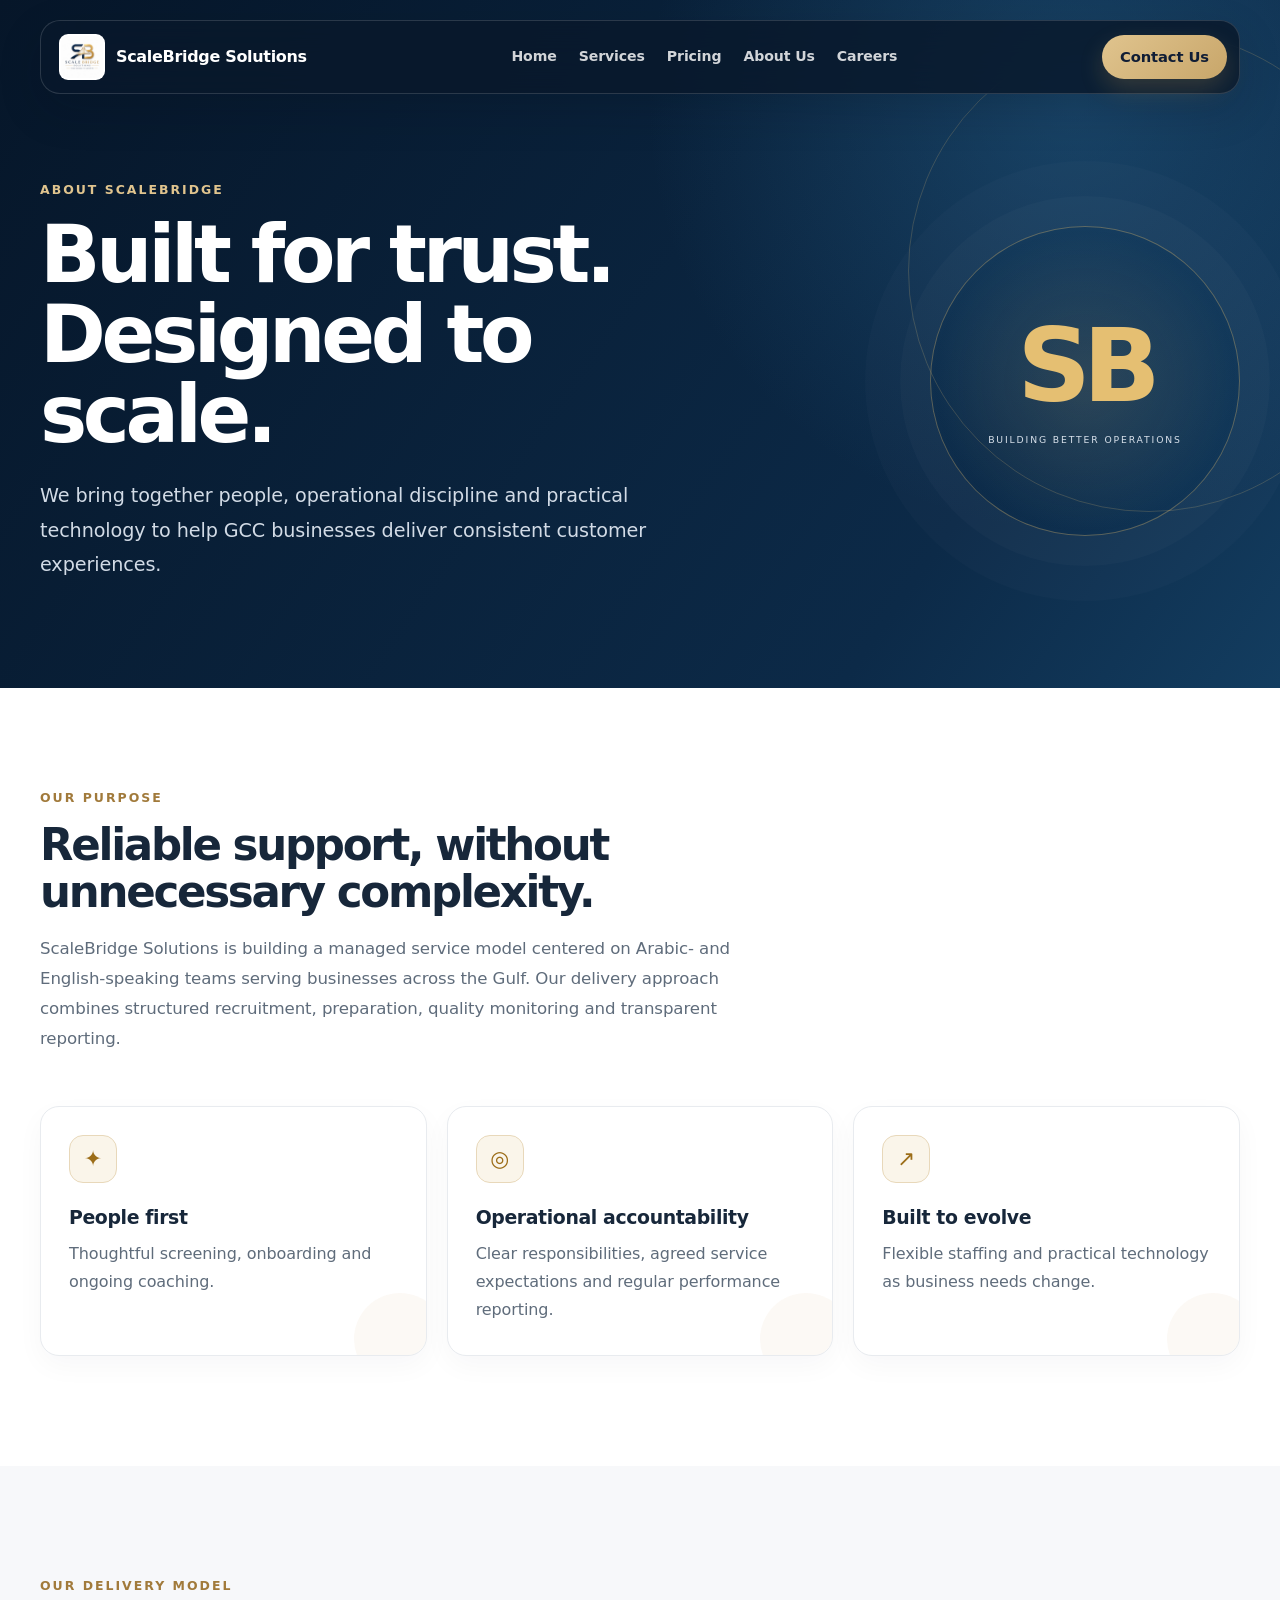
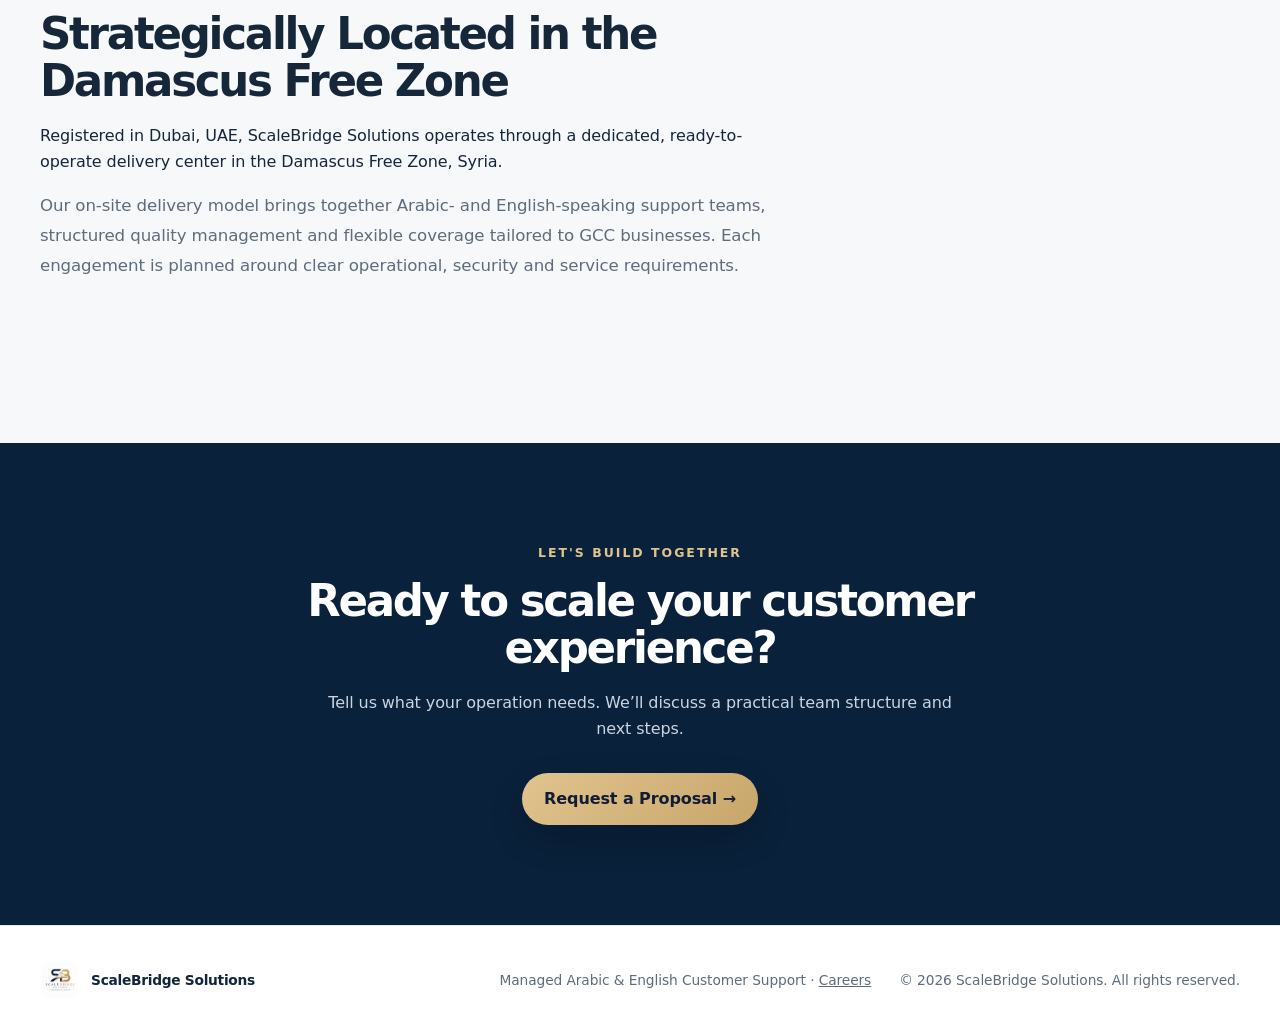
==== commit ff3fdaec: "Streamline Dubai registration and Damascus delivery section to remove repetition" ====
--- a/about.html
+++ b/about.html
@@ -1 +1 @@
-<!DOCTYPE html><html lang="en"><head><meta charset="utf-8"><meta name="viewport" content="width=device-width,initial-scale=1"><meta name="description" content="Meet ScaleBridge Solutions and our approach to managed customer experience."><title>About Us | ScaleBridge Solutions</title><link rel="stylesheet" href="styles.css?v=20261122-pages1"></head><body><a class="skip-link" href="#main-content">Skip to content</a><header class="site-header" id="top"><nav class="nav container" aria-label="Main navigation"><a class="brand" href="index.html"><img src="logo.png" alt="ScaleBridge Solutions logo"><span>ScaleBridge<span class="brand-secondary"> Solutions</span></span></a><div class="nav-links"><a href="index.html">Home</a><a href="services.html">Services</a><a href="pricing.html">Pricing</a><a href="about.html">About Us</a><a href="careers.html">Careers</a></div><div class="nav-actions"><details class="mobile-menu"><summary aria-label="Open navigation"><span class="menu-word">Menu</span> <span aria-hidden="true">☰</span></summary><div class="mobile-menu-links"><a href="index.html">Home</a><a href="services.html">Services</a><a href="pricing.html">Pricing</a><a href="about.html">About Us</a><a href="careers.html">Careers</a></div></details><a class="button button-small" href="mailto:info@scalebridgesolutions.de?subject=ScaleBridge%20Inquiry">Contact Us</a></div></nav></header><main id="main-content"><section class="subpage-hero"><div class="container subpage-hero-inner"><div><p class="eyebrow">ABOUT SCALEBRIDGE</p><h1>Built for trust.<br>Designed to scale.</h1><p class="hero-lead">We bring together people, operational discipline and practical technology to help GCC businesses deliver consistent customer experiences.</p></div><div class="subpage-mark" aria-hidden="true"><span>SB</span><small>BUILDING BETTER OPERATIONS</small></div></div></section><section class="section"><div class="container"><div class="section-heading"><p class="eyebrow dark">OUR PURPOSE</p><h2>Reliable support, without unnecessary complexity.</h2><p>ScaleBridge Solutions is building a managed service model centered on Arabic- and English-speaking teams serving businesses across the Gulf. Our delivery approach combines structured recruitment, preparation, quality monitoring and transparent reporting.</p></div><div class="card-grid services-grid"><article class="card"><div class="icon-wrap">✦</div><h3>People first</h3><p>Thoughtful screening, onboarding and ongoing coaching.</p></article><article class="card"><div class="icon-wrap">◎</div><h3>Operational accountability</h3><p>Clear responsibilities, agreed service expectations and regular performance reporting.</p></article><article class="card"><div class="icon-wrap">↗</div><h3>Built to evolve</h3><p>Flexible staffing and practical technology as business needs change.</p></article></div></div></section><section class="section section-soft"><div class="container"><div class="section-heading"><p class="eyebrow dark">OUR DELIVERY MODEL</p><h2>Strategically Located in the Damascus Free Zone</h2><p>ScaleBridge Solutions operates from a dedicated, ready-to-operate delivery center in the Damascus Free Zone, Syria. From this on-site base, we build and manage Arabic- and English-speaking customer support teams for businesses across the GCC, with structured quality processes and flexible coverage options.</p><p><strong>Registered in Dubai, UAE | Damascus Free Zone Operations</strong><br>ScaleBridge Solutions is registered in Dubai, UAE, with a dedicated, ready-to-operate delivery center in the Damascus Free Zone, Syria.</p><p>Our location is a deliberate part of our delivery model. Each engagement is planned around the client's operational needs, with project-specific readiness, security requirements and scope confirmed before launch.</p></div></div></section><section class="subpage-cta"><div class="container"><p class="eyebrow">LET'S BUILD TOGETHER</p><h2>Ready to scale your customer experience?</h2><p>Tell us what your operation needs. We’ll discuss a practical team structure and next steps.</p><a class="button" href="mailto:info@scalebridgesolutions.de?subject=ScaleBridge%20Proposal%20Request">Request a Proposal →</a></div></section></main><footer class="footer"><div class="container footer-inner"><a class="brand footer-brand" href="index.html"><img src="logo.png" alt=""><span>ScaleBridge Solutions</span></a><p>Managed Arabic &amp; English Customer Support · <a href="careers.html">Careers</a></p><p>© 2026 ScaleBridge Solutions. All rights reserved.</p></div></footer></body></html>+<!DOCTYPE html><html lang="en"><head><meta charset="utf-8"><meta name="viewport" content="width=device-width,initial-scale=1"><meta name="description" content="Meet ScaleBridge Solutions and our approach to managed customer experience."><title>About Us | ScaleBridge Solutions</title><link rel="stylesheet" href="styles.css?v=20261122-pages1"></head><body><a class="skip-link" href="#main-content">Skip to content</a><header class="site-header" id="top"><nav class="nav container" aria-label="Main navigation"><a class="brand" href="index.html"><img src="logo.png" alt="ScaleBridge Solutions logo"><span>ScaleBridge<span class="brand-secondary"> Solutions</span></span></a><div class="nav-links"><a href="index.html">Home</a><a href="services.html">Services</a><a href="pricing.html">Pricing</a><a href="about.html">About Us</a><a href="careers.html">Careers</a></div><div class="nav-actions"><details class="mobile-menu"><summary aria-label="Open navigation"><span class="menu-word">Menu</span> <span aria-hidden="true">☰</span></summary><div class="mobile-menu-links"><a href="index.html">Home</a><a href="services.html">Services</a><a href="pricing.html">Pricing</a><a href="about.html">About Us</a><a href="careers.html">Careers</a></div></details><a class="button button-small" href="mailto:info@scalebridgesolutions.de?subject=ScaleBridge%20Inquiry">Contact Us</a></div></nav></header><main id="main-content"><section class="subpage-hero"><div class="container subpage-hero-inner"><div><p class="eyebrow">ABOUT SCALEBRIDGE</p><h1>Built for trust.<br>Designed to scale.</h1><p class="hero-lead">We bring together people, operational discipline and practical technology to help GCC businesses deliver consistent customer experiences.</p></div><div class="subpage-mark" aria-hidden="true"><span>SB</span><small>BUILDING BETTER OPERATIONS</small></div></div></section><section class="section"><div class="container"><div class="section-heading"><p class="eyebrow dark">OUR PURPOSE</p><h2>Reliable support, without unnecessary complexity.</h2><p>ScaleBridge Solutions is building a managed service model centered on Arabic- and English-speaking teams serving businesses across the Gulf. Our delivery approach combines structured recruitment, preparation, quality monitoring and transparent reporting.</p></div><div class="card-grid services-grid"><article class="card"><div class="icon-wrap">✦</div><h3>People first</h3><p>Thoughtful screening, onboarding and ongoing coaching.</p></article><article class="card"><div class="icon-wrap">◎</div><h3>Operational accountability</h3><p>Clear responsibilities, agreed service expectations and regular performance reporting.</p></article><article class="card"><div class="icon-wrap">↗</div><h3>Built to evolve</h3><p>Flexible staffing and practical technology as business needs change.</p></article></div></div></section><section class="section section-soft"><div class="container"><div class="section-heading"><p class="eyebrow dark">OUR DELIVERY MODEL</p><h2>Strategically Located in the Damascus Free Zone</h2><p>Registered in Dubai, UAE, ScaleBridge Solutions operates through a dedicated, ready-to-operate delivery center in the Damascus Free Zone, Syria.</p><p>Our on-site delivery model brings together Arabic- and English-speaking support teams, structured quality management and flexible coverage tailored to GCC businesses. Each engagement is planned around clear operational, security and service requirements.</p></div></div></section><section class="subpage-cta"><div class="container"><p class="eyebrow">LET'S BUILD TOGETHER</p><h2>Ready to scale your customer experience?</h2><p>Tell us what your operation needs. We’ll discuss a practical team structure and next steps.</p><a class="button" href="mailto:info@scalebridgesolutions.de?subject=ScaleBridge%20Proposal%20Request">Request a Proposal →</a></div></section></main><footer class="footer"><div class="container footer-inner"><a class="brand footer-brand" href="index.html"><img src="logo.png" alt=""><span>ScaleBridge Solutions</span></a><p>Managed Arabic &amp; English Customer Support · <a href="careers.html">Careers</a></p><p>© 2026 ScaleBridge Solutions. All rights reserved.</p></div></footer></body></html>
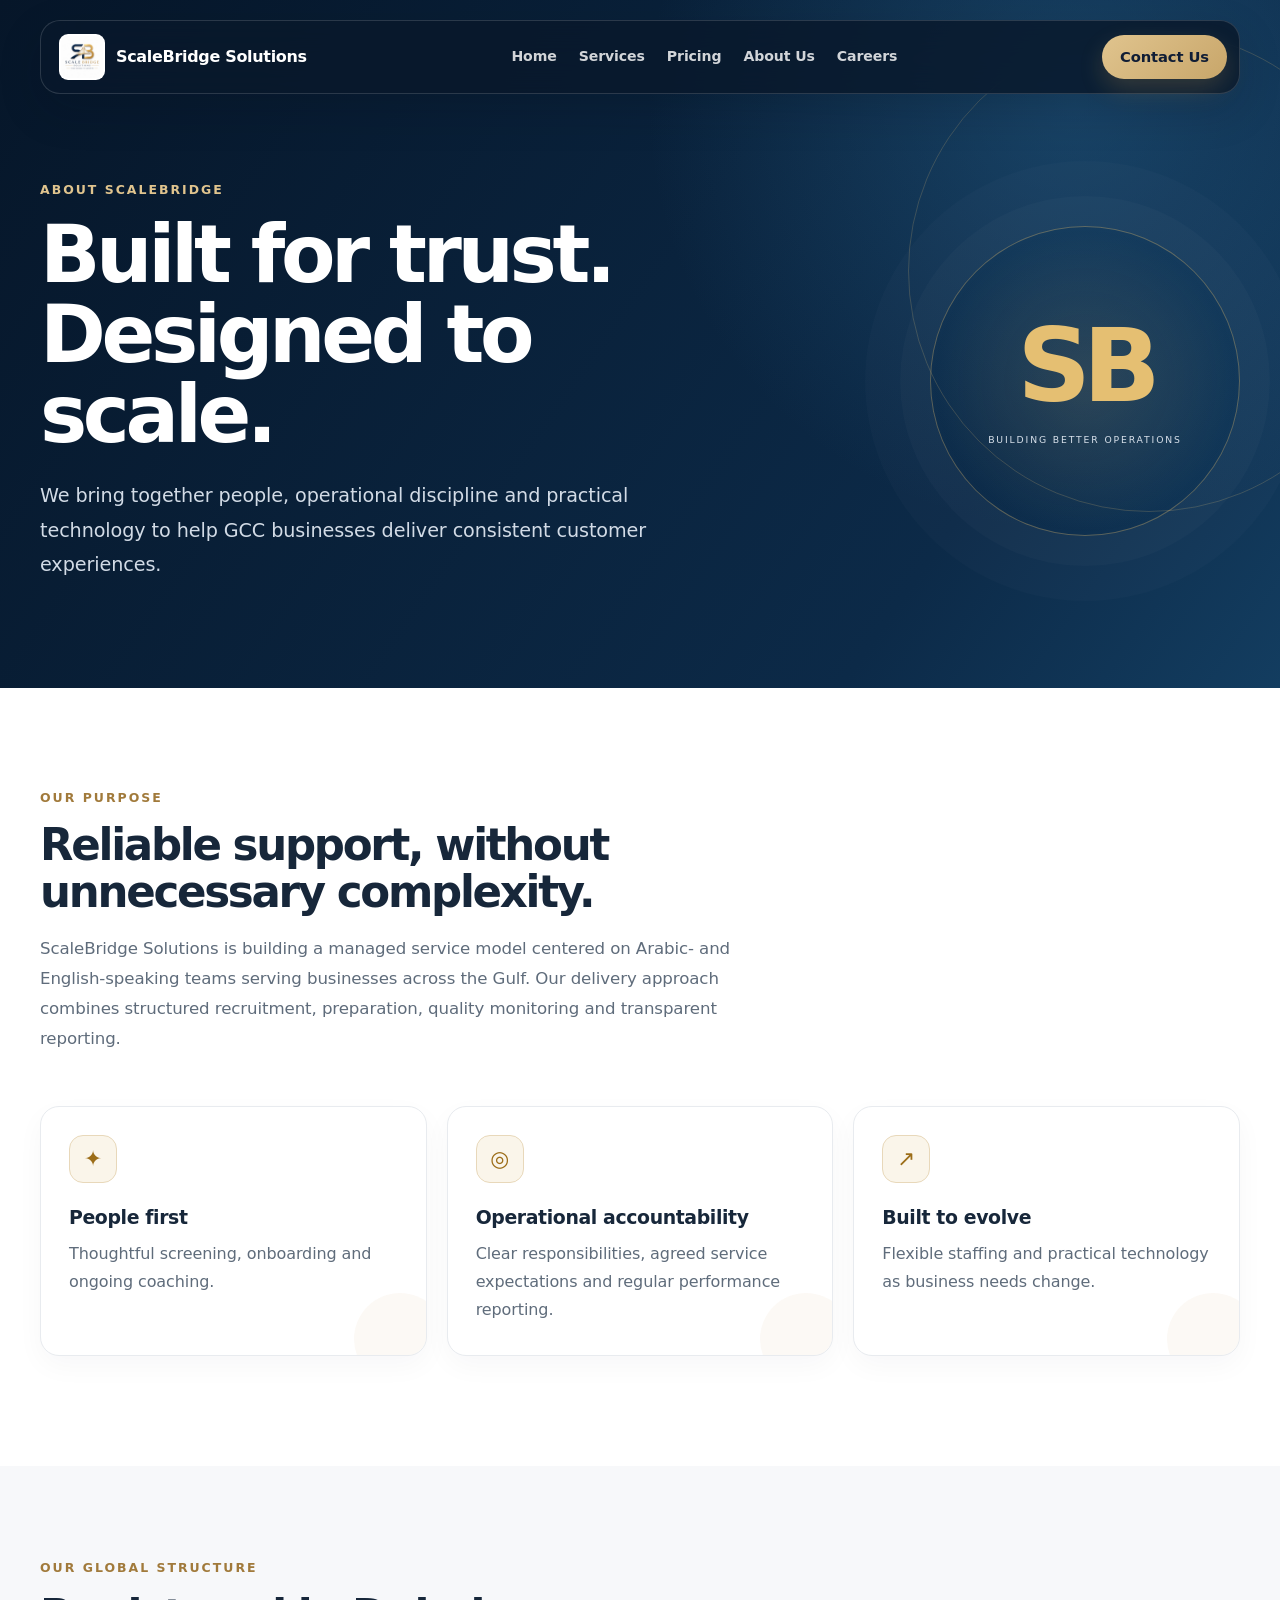
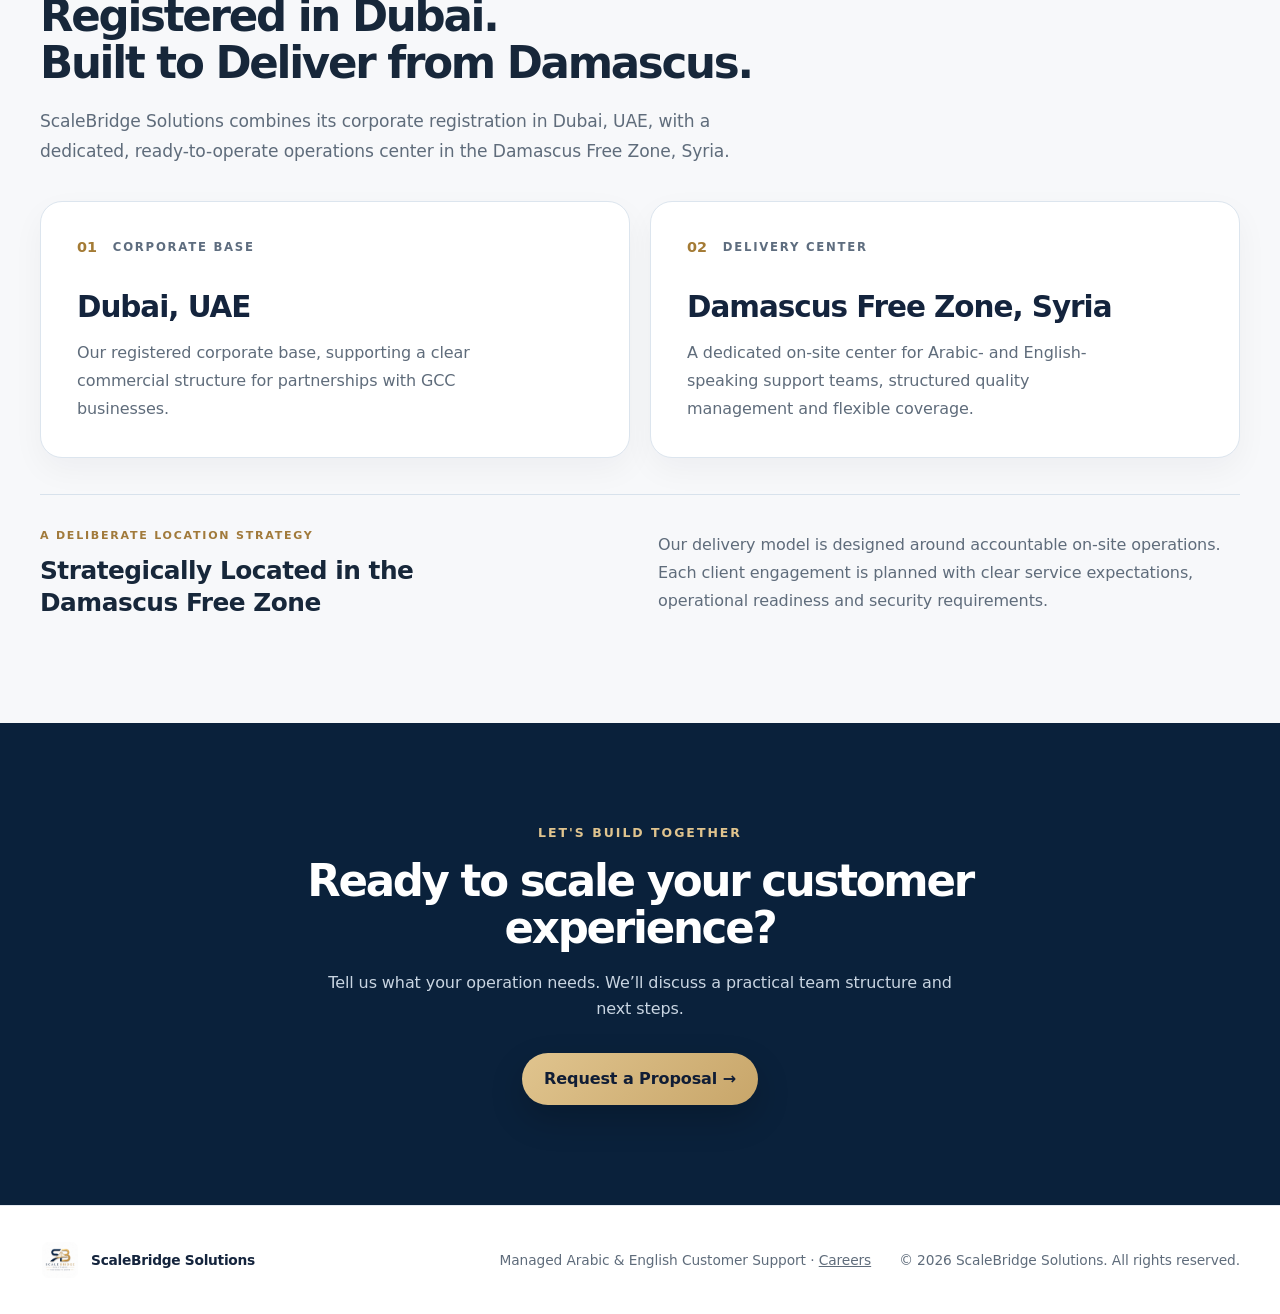
==== commit f46fa623: "Redesign About Us corporate structure into clear Dubai and Damascus cards" ====
--- a/about.html
+++ b/about.html
@@ -1 +1,8 @@
-<!DOCTYPE html><html lang="en"><head><meta charset="utf-8"><meta name="viewport" content="width=device-width,initial-scale=1"><meta name="description" content="Meet ScaleBridge Solutions and our approach to managed customer experience."><title>About Us | ScaleBridge Solutions</title><link rel="stylesheet" href="styles.css?v=20261122-pages1"></head><body><a class="skip-link" href="#main-content">Skip to content</a><header class="site-header" id="top"><nav class="nav container" aria-label="Main navigation"><a class="brand" href="index.html"><img src="logo.png" alt="ScaleBridge Solutions logo"><span>ScaleBridge<span class="brand-secondary"> Solutions</span></span></a><div class="nav-links"><a href="index.html">Home</a><a href="services.html">Services</a><a href="pricing.html">Pricing</a><a href="about.html">About Us</a><a href="careers.html">Careers</a></div><div class="nav-actions"><details class="mobile-menu"><summary aria-label="Open navigation"><span class="menu-word">Menu</span> <span aria-hidden="true">☰</span></summary><div class="mobile-menu-links"><a href="index.html">Home</a><a href="services.html">Services</a><a href="pricing.html">Pricing</a><a href="about.html">About Us</a><a href="careers.html">Careers</a></div></details><a class="button button-small" href="mailto:info@scalebridgesolutions.de?subject=ScaleBridge%20Inquiry">Contact Us</a></div></nav></header><main id="main-content"><section class="subpage-hero"><div class="container subpage-hero-inner"><div><p class="eyebrow">ABOUT SCALEBRIDGE</p><h1>Built for trust.<br>Designed to scale.</h1><p class="hero-lead">We bring together people, operational discipline and practical technology to help GCC businesses deliver consistent customer experiences.</p></div><div class="subpage-mark" aria-hidden="true"><span>SB</span><small>BUILDING BETTER OPERATIONS</small></div></div></section><section class="section"><div class="container"><div class="section-heading"><p class="eyebrow dark">OUR PURPOSE</p><h2>Reliable support, without unnecessary complexity.</h2><p>ScaleBridge Solutions is building a managed service model centered on Arabic- and English-speaking teams serving businesses across the Gulf. Our delivery approach combines structured recruitment, preparation, quality monitoring and transparent reporting.</p></div><div class="card-grid services-grid"><article class="card"><div class="icon-wrap">✦</div><h3>People first</h3><p>Thoughtful screening, onboarding and ongoing coaching.</p></article><article class="card"><div class="icon-wrap">◎</div><h3>Operational accountability</h3><p>Clear responsibilities, agreed service expectations and regular performance reporting.</p></article><article class="card"><div class="icon-wrap">↗</div><h3>Built to evolve</h3><p>Flexible staffing and practical technology as business needs change.</p></article></div></div></section><section class="section section-soft"><div class="container"><div class="section-heading"><p class="eyebrow dark">OUR DELIVERY MODEL</p><h2>Strategically Located in the Damascus Free Zone</h2><p>Registered in Dubai, UAE, ScaleBridge Solutions operates through a dedicated, ready-to-operate delivery center in the Damascus Free Zone, Syria.</p><p>Our on-site delivery model brings together Arabic- and English-speaking support teams, structured quality management and flexible coverage tailored to GCC businesses. Each engagement is planned around clear operational, security and service requirements.</p></div></div></section><section class="subpage-cta"><div class="container"><p class="eyebrow">LET'S BUILD TOGETHER</p><h2>Ready to scale your customer experience?</h2><p>Tell us what your operation needs. We’ll discuss a practical team structure and next steps.</p><a class="button" href="mailto:info@scalebridgesolutions.de?subject=ScaleBridge%20Proposal%20Request">Request a Proposal →</a></div></section></main><footer class="footer"><div class="container footer-inner"><a class="brand footer-brand" href="index.html"><img src="logo.png" alt=""><span>ScaleBridge Solutions</span></a><p>Managed Arabic &amp; English Customer Support · <a href="careers.html">Careers</a></p><p>© 2026 ScaleBridge Solutions. All rights reserved.</p></div></footer></body></html>+<!DOCTYPE html><html lang="en"><head><meta charset="utf-8"><meta name="viewport" content="width=device-width,initial-scale=1"><meta name="description" content="Meet ScaleBridge Solutions and our approach to managed customer experience."><title>About Us | ScaleBridge Solutions</title><link rel="stylesheet" href="styles.css?v=20261123-structure"></head><body><a class="skip-link" href="#main-content">Skip to content</a><header class="site-header" id="top"><nav class="nav container" aria-label="Main navigation"><a class="brand" href="index.html"><img src="logo.png" alt="ScaleBridge Solutions logo"><span>ScaleBridge<span class="brand-secondary"> Solutions</span></span></a><div class="nav-links"><a href="index.html">Home</a><a href="services.html">Services</a><a href="pricing.html">Pricing</a><a href="about.html">About Us</a><a href="careers.html">Careers</a></div><div class="nav-actions"><details class="mobile-menu"><summary aria-label="Open navigation"><span class="menu-word">Menu</span> <span aria-hidden="true">☰</span></summary><div class="mobile-menu-links"><a href="index.html">Home</a><a href="services.html">Services</a><a href="pricing.html">Pricing</a><a href="about.html">About Us</a><a href="careers.html">Careers</a></div></details><a class="button button-small" href="mailto:info@scalebridgesolutions.de?subject=ScaleBridge%20Inquiry">Contact Us</a></div></nav></header><main id="main-content"><section class="subpage-hero"><div class="container subpage-hero-inner"><div><p class="eyebrow">ABOUT SCALEBRIDGE</p><h1>Built for trust.<br>Designed to scale.</h1><p class="hero-lead">We bring together people, operational discipline and practical technology to help GCC businesses deliver consistent customer experiences.</p></div><div class="subpage-mark" aria-hidden="true"><span>SB</span><small>BUILDING BETTER OPERATIONS</small></div></div></section><section class="section"><div class="container"><div class="section-heading"><p class="eyebrow dark">OUR PURPOSE</p><h2>Reliable support, without unnecessary complexity.</h2><p>ScaleBridge Solutions is building a managed service model centered on Arabic- and English-speaking teams serving businesses across the Gulf. Our delivery approach combines structured recruitment, preparation, quality monitoring and transparent reporting.</p></div><div class="card-grid services-grid"><article class="card"><div class="icon-wrap">✦</div><h3>People first</h3><p>Thoughtful screening, onboarding and ongoing coaching.</p></article><article class="card"><div class="icon-wrap">◎</div><h3>Operational accountability</h3><p>Clear responsibilities, agreed service expectations and regular performance reporting.</p></article><article class="card"><div class="icon-wrap">↗</div><h3>Built to evolve</h3><p>Flexible staffing and practical technology as business needs change.</p></article></div></div></section><section class="section section-soft global-structure" aria-labelledby="global-structure-title"><div class="container">
+<div class="global-structure-intro"><p class="eyebrow dark">OUR GLOBAL STRUCTURE</p><h2 id="global-structure-title">Registered in Dubai.<br>Built to Deliver from Damascus.</h2><p>ScaleBridge Solutions combines its corporate registration in Dubai, UAE, with a dedicated, ready-to-operate operations center in the Damascus Free Zone, Syria.</p></div>
+<div class="global-structure-grid">
+<article class="global-structure-card"><div class="global-structure-card-top"><span class="global-structure-number">01</span><span class="global-structure-type">CORPORATE BASE</span></div><h3>Dubai, UAE</h3><p>Our registered corporate base, supporting a clear commercial structure for partnerships with GCC businesses.</p></article>
+<article class="global-structure-card"><div class="global-structure-card-top"><span class="global-structure-number">02</span><span class="global-structure-type">DELIVERY CENTER</span></div><h3>Damascus Free Zone, Syria</h3><p>A dedicated on-site center for Arabic- and English-speaking support teams, structured quality management and flexible coverage.</p></article>
+</div>
+<div class="global-structure-note"><div><p class="eyebrow dark">A DELIBERATE LOCATION STRATEGY</p><h3>Strategically Located in the Damascus Free Zone</h3></div><p>Our delivery model is designed around accountable on-site operations. Each client engagement is planned with clear service expectations, operational readiness and security requirements.</p></div>
+</div></section><section class="subpage-cta"><div class="container"><p class="eyebrow">LET'S BUILD TOGETHER</p><h2>Ready to scale your customer experience?</h2><p>Tell us what your operation needs. We’ll discuss a practical team structure and next steps.</p><a class="button" href="mailto:info@scalebridgesolutions.de?subject=ScaleBridge%20Proposal%20Request">Request a Proposal →</a></div></section></main><footer class="footer"><div class="container footer-inner"><a class="brand footer-brand" href="index.html"><img src="logo.png" alt=""><span>ScaleBridge Solutions</span></a><p>Managed Arabic &amp; English Customer Support · <a href="careers.html">Careers</a></p><p>© 2026 ScaleBridge Solutions. All rights reserved.</p></div></footer></body></html>
--- a/styles.css
+++ b/styles.css
@@ -238,3 +238,21 @@
 @media (max-width: 680px) {
   .hero > .hero-grid { padding-top: 120px; }
 }
+
+/* About Us — Dubai corporate base and Damascus delivery model */
+.global-structure{padding-block:92px 104px}
+.global-structure-intro{max-width:800px;margin-bottom:34px}
+.global-structure-intro h2{max-width:850px;margin-bottom:20px}
+.global-structure-intro>p:last-child{max-width:710px;color:var(--muted);font-size:1.07rem;line-height:1.75;margin-bottom:0}
+.global-structure-grid{display:grid;grid-template-columns:repeat(2,minmax(0,1fr));gap:20px}
+.global-structure-card{background:#fff;border:1px solid #dce5ee;border-radius:22px;padding:34px 36px;box-shadow:0 12px 32px rgba(6,22,41,.045)}
+.global-structure-card-top{display:flex;align-items:center;gap:16px;margin-bottom:29px}
+.global-structure-number{font-size:.9rem;color:#a47b35;font-weight:800}
+.global-structure-type{font-size:.73rem;letter-spacing:.15em;color:#5e6d7f;font-weight:850}
+.global-structure-card h3{font-size:clamp(1.45rem,2.3vw,2rem);letter-spacing:-.035em;margin-bottom:12px;color:var(--navy-900)}
+.global-structure-card p{max-width:440px;color:var(--muted);line-height:1.75;margin-bottom:0}
+.global-structure-note{display:grid;grid-template-columns:1fr 1fr;gap:36px;align-items:center;border-top:1px solid #d8e2ec;margin-top:36px;padding-top:32px}
+.global-structure-note .eyebrow{font-size:.69rem;margin-bottom:10px}
+.global-structure-note h3{font-size:clamp(1.2rem,2vw,1.55rem);max-width:470px;margin-bottom:0}
+.global-structure-note>p{color:var(--muted);margin:0;line-height:1.75}
+@media(max-width:700px){.global-structure{padding-block:66px 76px}.global-structure-intro{margin-bottom:24px}.global-structure-intro h2{font-size:clamp(2rem,8.2vw,2.8rem);line-height:1.12}.global-structure-intro>p:last-child{font-size:.98rem}.global-structure-grid{grid-template-columns:1fr;gap:14px}.global-structure-card{padding:24px;border-radius:18px}.global-structure-card-top{margin-bottom:18px}.global-structure-card h3{font-size:1.5rem}.global-structure-note{grid-template-columns:1fr;gap:14px;margin-top:27px;padding-top:27px}.global-structure-note>p{font-size:.96rem}}
